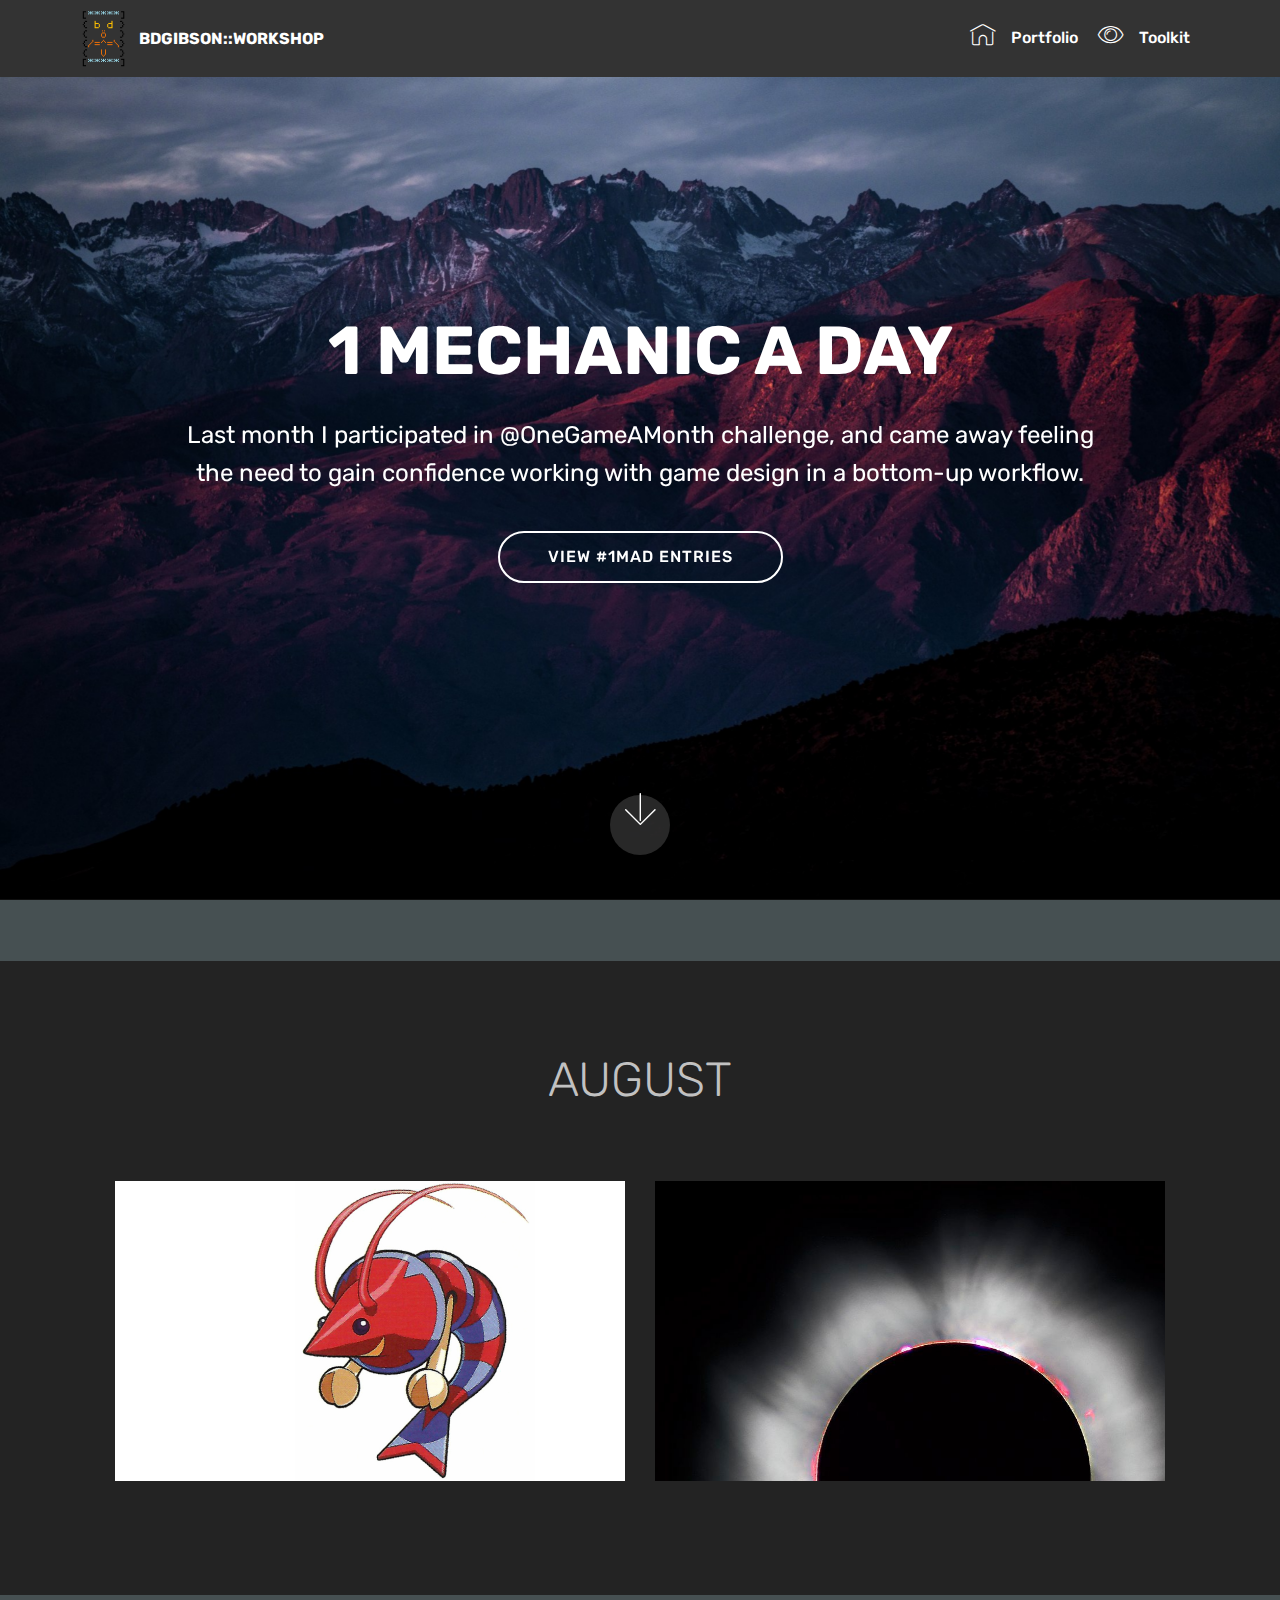
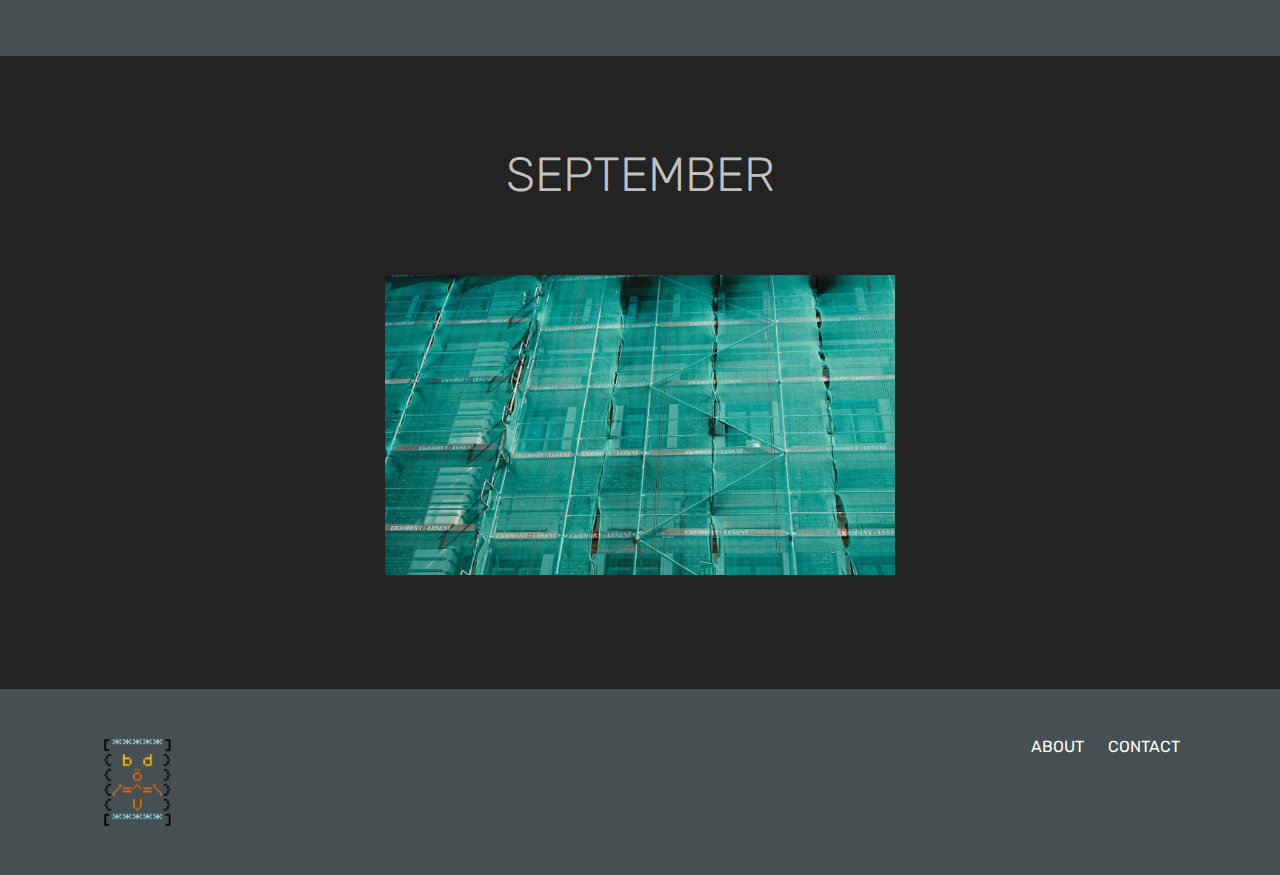
==== index.html @ cb921fe2 "create github pages" ====
<!DOCTYPE html>
<html>
<head>
  <!-- Site made with Mobirise Website Builder v4.2.3, https://mobirise.com -->
  <meta charset="UTF-8">
  <meta http-equiv="X-UA-Compatible" content="IE=edge">
  <meta name="generator" content="Mobirise v4.2.3, mobirise.com">
  <meta name="viewport" content="width=device-width, initial-scale=1">
  <link rel="shortcut icon" href="assets/images/fireflylogo-352x462.png" type="image/x-icon">
  <meta name="description" content="">
  <title>Home</title>
  <link rel="stylesheet" href="assets/web/assets/mobirise-icons/mobirise-icons.css">
  <link rel="stylesheet" href="assets/tether/tether.min.css">
  <link rel="stylesheet" href="assets/bootstrap/css/bootstrap.min.css">
  <link rel="stylesheet" href="assets/bootstrap/css/bootstrap-grid.min.css">
  <link rel="stylesheet" href="assets/bootstrap/css/bootstrap-reboot.min.css">
  <link rel="stylesheet" href="assets/socicon/css/styles.css">
  <link rel="stylesheet" href="assets/dropdown/css/style.css">
  <link rel="stylesheet" href="assets/theme/css/style.css">
  <link rel="stylesheet" href="assets/mobirise/css/mbr-additional.css" type="text/css">
  
  
  
</head>
<body>
<section class="menu cid-qtQkgkZPm9" once="menu" id="menu1-g" data-rv-view="85">

    

    <nav class="navbar navbar-expand beta-menu navbar-dropdown align-items-center navbar-fixed-top navbar-toggleable-sm">
        <button class="navbar-toggler navbar-toggler-right" type="button" data-toggle="collapse" data-target="#navbarSupportedContent" aria-controls="navbarSupportedContent" aria-expanded="false" aria-label="Toggle navigation">
            <div class="hamburger">
                <span></span>
                <span></span>
                <span></span>
                <span></span>
            </div>
        </button>
        <div class="menu-logo">
            <div class="navbar-brand">
                <span class="navbar-logo">
                    <a href="https://bdgibson.com">
                         <img src="assets/images/fireflylogo-352x462.png" alt="Mobirise" title="" media-simple="true" style="height: 3.8rem;">
                    </a>
                </span>
                <span class="navbar-caption-wrap"><a class="navbar-caption text-white display-4" href="https://mobirise.com">BDGIBSON::WORKSHOP</a></span>
            </div>
        </div>
        <div class="collapse navbar-collapse" id="navbarSupportedContent">
            <ul class="navbar-nav nav-dropdown nav-right" data-app-modern-menu="true"><li class="nav-item">
                    <a class="nav-link link text-white display-4" href="https://bdgibson.com" target="_blank">
                        <span class="mbri-home mbr-iconfont mbr-iconfont-btn"></span>
                        Portfolio</a>
                </li>
                <li class="nav-item">
                    <a class="nav-link link text-white display-4" href="https://twila27.github.io/zwei" target="_blank"><span class="mbri-preview mbr-iconfont mbr-iconfont-btn"></span>
                        Toolkit</a>
                </li></ul>
            
        </div>
    </nav>
</section>

<section class="engine"><a href="https://mobirise.co/m">bootstrap table</a></section><section class="cid-qtQkglJpbh mbr-fullscreen mbr-parallax-background" id="header2-e" data-rv-view="87">

    

    

    <div class="container align-center">
        <div class="row justify-content-md-center">
            <div class="mbr-white col-md-10">
                <h1 class="mbr-section-title mbr-bold pb-3 mbr-fonts-style display-1">1 MECHANIC A DAY</h1>
                
                <p class="mbr-text pb-3 mbr-fonts-style display-5">Last month I participated in @OneGameAMonth challenge, and came away feeling the need to gain confidence working with game design in a bottom-up workflow.</p>
                <div class="mbr-section-btn"><a class="btn btn-md btn-white-outline display-4" href="https://mobirise.com">VIEW #1MAD ENTRIES</a></div>
            </div>
        </div>
    </div>
    <div class="mbr-arrow hidden-sm-down" aria-hidden="true">
        <a href="#next">
            <i class="mbri-down mbr-iconfont"></i>
        </a>
    </div>
</section>

<section class="mbr-section info1 cid-qtQSLiDMpX" id="info1-j" data-rv-view="90">

    

    
    <div class="container">
        <div class="row justify-content-center">
            <div class="media-container-column title col-12 col-lg-7 col-md-6">
                
                
            </div>
            <div class="media-container-column col-12 col-lg-3 col-md-4">
                
            </div>
        </div>
    </div>
</section>

<section class="features15 cid-qtQT9iobA3" id="features15-k" data-rv-view="93">

    

    
    <div class="container">
        <h2 class="mbr-section-title pb-3 align-center mbr-fonts-style display-2">AUGUST</h2>
        <h3 class="mbr-section-subtitle display-5 align-center mbr-fonts-style"></h3>

        <div class="media-container-row container pt-5 mt-2">

            <div class="col-12 col-md-6 mb-4">
                <div class="card flip-card p-5 align-center">
                    <div class="card-front card_cont">
                        <a href="page1.html"><img src="assets/images/shrimpy-1-1176x588.png" alt="Mobirise" title="" media-simple="true"></a>
                    </div>
                    <div class="card_back card_cont">
                        <h4 class="card-title display-5 py-2 mbr-fonts-style">CARTWHEELING COCKTAIL SHRIMP</h4>
                        <p class="mbr-text mbr-fonts-style display-7">
                            Well, I had to start somewhere. =)</p>
                    </div>
                </div>
            </div>

            <div class="col-12 col-md-6 mb-4">
                
                <div class="card flip-card p-5 align-center">
                    <div class="card-front card_cont">
                        <a href="page2.html"><img src="assets/images/eclipse-1040x1024.jpg" alt="Mobirise" title="" media-simple="true"></a>
                    </div>
                    <div class="card_back card_cont">
                        <h4 class="card-title py-2 mbr-fonts-style display-5">SO[L]AR</h4>
                        <p class="mbr-text mbr-fonts-style display-7">
                            Last day of August, picking up on some patterns.</p>
                    </div>
                </div>
            </div>
            
            

            
        </div>
</div></section>

<section class="mbr-section info1 cid-qtQXh9fqGL" id="info1-p" data-rv-view="96">

    

    
    <div class="container">
        <div class="row justify-content-center">
            <div class="media-container-column title col-12 col-lg-7 col-md-6">
                
                
            </div>
            <div class="media-container-column col-12 col-lg-3 col-md-4">
                
            </div>
        </div>
    </div>
</section>

<section class="features15 cid-qtQXjVPEcC" id="features15-q" data-rv-view="99">

    

    
    <div class="container">
        <h2 class="mbr-section-title pb-3 align-center mbr-fonts-style display-2">SEPTEMBER</h2>
        <h3 class="mbr-section-subtitle display-5 align-center mbr-fonts-style"></h3>

        <div class="media-container-row container pt-5 mt-2">

            <div class="col-12 col-md-6 mb-4">
                <div class="card flip-card p-5 align-center">
                    <div class="card-front card_cont">
                        <a href="page1.html"><img src="assets/images/mbr-1-1620x1080.jpg" alt="Mobirise" title="" media-simple="true"></a>
                    </div>
                    <div class="card_back card_cont">
                        <h4 class="card-title display-5 py-2 mbr-fonts-style">coming soon</h4>
                        <p class="mbr-text mbr-fonts-style display-7">stay tuned.</p>
                    </div>
                </div>
            </div>

            
            
            

            
        </div>
</div></section>

<section class="cid-qtQVYq5056" id="footer5-o" data-rv-view="102">

    

    

    <div class="container">
        <div class="media-container-row">
            <div class="col-md-3">
                <div class="media-wrap">
                    <a href="https://bdgibson.com/">
                       <img src="assets/images/fireflylogo-352x462.png" alt="Mobirise" title="" media-simple="true">
                    </a>
                </div>
            </div>
            <div class="col-md-9">
                <p class="mbr-text align-right links mbr-fonts-style display-7">
                    <a href="#" class="text-white">ABOUT</a> &nbsp;&nbsp;&nbsp;&nbsp;
<a href="#" class="text-white">CONTACT</a>
                </p>
            </div>
        </div>
        
    </div>
</section>


  <script src="assets/web/assets/jquery/jquery.min.js"></script>
  <script src="assets/popper/popper.min.js"></script>
  <script src="assets/tether/tether.min.js"></script>
  <script src="assets/bootstrap/js/bootstrap.min.js"></script>
  <script src="assets/dropdown/js/script.min.js"></script>
  <script src="assets/touch-swipe/jquery.touch-swipe.min.js"></script>
  <script src="assets/jarallax/jarallax.min.js"></script>
  <script src="assets/smooth-scroll/smooth-scroll.js"></script>
  <script src="assets/theme/js/script.js"></script>
  
  
</body>
</html>
---- assets/web/assets/mobirise-icons/mobirise-icons.css ----
@font-face {
  font-family: 'MobiriseIcons';
  src:  url('mobirise-icons.eot?spat4u');
  src:  url('mobirise-icons.eot?spat4u#iefix') format('embedded-opentype'),
    url('mobirise-icons.ttf?spat4u') format('truetype'),
    url('mobirise-icons.woff?spat4u') format('woff'),
    url('mobirise-icons.svg?spat4u#MobiriseIcons') format('svg');
  font-weight: normal;
  font-style: normal;
}

[class^="mbri-"], [class*=" mbri-"] {
  /* use !important to prevent issues with browser extensions that change fonts */
  font-family: MobiriseIcons !important;
  speak: none;
  font-style: normal;
  font-weight: normal;
  font-variant: normal;
  text-transform: none;
  line-height: 1;

  /* Better Font Rendering =========== */
  -webkit-font-smoothing: antialiased;
  -moz-osx-font-smoothing: grayscale;
}

.mbri-add-submenu:before {
  content: "\e900";
}
.mbri-alert:before {
  content: "\e901";
}
.mbri-align-center:before {
  content: "\e902";
}
.mbri-align-justify:before {
  content: "\e903";
}
.mbri-align-left:before {
  content: "\e904";
}
.mbri-align-right:before {
  content: "\e905";
}
.mbri-android:before {
  content: "\e906";
}
.mbri-apple:before {
  content: "\e907";
}
.mbri-arrow-down:before {
  content: "\e908";
}
.mbri-arrow-next:before {
  content: "\e909";
}
.mbri-arrow-prev:before {
  content: "\e90a";
}
.mbri-arrow-up:before {
  content: "\e90b";
}
.mbri-bold:before {
  content: "\e90c";
}
.mbri-bookmark:before {
  content: "\e90d";
}
.mbri-bootstrap:before {
  content: "\e90e";
}
.mbri-briefcase:before {
  content: "\e90f";
}
.mbri-browse:before {
  content: "\e910";
}
.mbri-bulleted-list:before {
  content: "\e911";
}
.mbri-calendar:before {
  content: "\e912";
}
.mbri-camera:before {
  content: "\e913";
}
.mbri-cart-add:before {
  content: "\e914";
}
.mbri-cart-full:before {
  content: "\e915";
}
.mbri-cash:before {
  content: "\e916";
}
.mbri-change-style:before {
  content: "\e917";
}
.mbri-chat:before {
  content: "\e918";
}
.mbri-clock:before {
  content: "\e919";
}
.mbri-close:before {
  content: "\e91a";
}
.mbri-cloud:before {
  content: "\e91b";
}
.mbri-code:before {
  content: "\e91c";
}
.mbri-contact-form:before {
  content: "\e91d";
}
.mbri-credit-card:before {
  content: "\e91e";
}
.mbri-cursor-click:before {
  content: "\e91f";
}
.mbri-cust-feedback:before {
  content: "\e920";
}
.mbri-database:before {
  content: "\e921";
}
.mbri-delivery:before {
  content: "\e922";
}
.mbri-desktop:before {
  content: "\e923";
}
.mbri-devices:before {
  content: "\e924";
}
.mbri-down:before {
  content: "\e925";
}
.mbri-download:before {
  content: "\e989";
}
.mbri-drag-n-drop:before {
  content: "\e927";
}
.mbri-drag-n-drop2:before {
  content: "\e928";
}
.mbri-edit:before {
  content: "\e929";
}
.mbri-edit2:before {
  content: "\e92a";
}
.mbri-error:before {
  content: "\e92b";
}
.mbri-extension:before {
  content: "\e92c";
}
.mbri-features:before {
  content: "\e92d";
}
.mbri-file:before {
  content: "\e92e";
}
.mbri-flag:before {
  content: "\e92f";
}
.mbri-folder:before {
  content: "\e930";
}
.mbri-gift:before {
  content: "\e931";
}
.mbri-github:before {
  content: "\e932";
}
.mbri-globe:before {
  content: "\e933";
}
.mbri-globe-2:before {
  content: "\e934";
}
.mbri-growing-chart:before {
  content: "\e935";
}
.mbri-hearth:before {
  content: "\e936";
}
.mbri-help:before {
  content: "\e937";
}
.mbri-home:before {
  content: "\e938";
}
.mbri-hot-cup:before {
  content: "\e939";
}
.mbri-idea:before {
  content: "\e93a";
}
.mbri-image-gallery:before {
  content: "\e93b";
}
.mbri-image-slider:before {
  content: "\e93c";
}
.mbri-info:before {
  content: "\e93d";
}
.mbri-italic:before {
  content: "\e93e";
}
.mbri-key:before {
  content: "\e93f";
}
.mbri-laptop:before {
  content: "\e940";
}
.mbri-layers:before {
  content: "\e941";
}
.mbri-left-right:before {
  content: "\e942";
}
.mbri-left:before {
  content: "\e943";
}
.mbri-letter:before {
  content: "\e944";
}
.mbri-like:before {
  content: "\e945";
}
.mbri-link:before {
  content: "\e946";
}
.mbri-lock:before {
  content: "\e947";
}
.mbri-login:before {
  content: "\e948";
}
.mbri-logout:before {
  content: "\e949";
}
.mbri-magic-stick:before {
  content: "\e94a";
}
.mbri-map-pin:before {
  content: "\e94b";
}
.mbri-menu:before {
  content: "\e94c";
}
.mbri-mobile:before {
  content: "\e94d";
}
.mbri-mobile2:before {
  content: "\e94e";
}
.mbri-mobirise:before {
  content: "\e94f";
}
.mbri-more-horizontal:before {
  content: "\e950";
}
.mbri-more-vertical:before {
  content: "\e951";
}
.mbri-music:before {
  content: "\e952";
}
.mbri-new-file:before {
  content: "\e953";
}
.mbri-numbered-list:before {
  content: "\e954";
}
.mbri-opened-folder:before {
  content: "\e955";
}
.mbri-pages:before {
  content: "\e956";
}
.mbri-paper-plane:before {
  content: "\e957";
}
.mbri-paperclip:before {
  content: "\e958";
}
.mbri-photo:before {
  content: "\e959";
}
.mbri-photos:before {
  content: "\e95a";
}
.mbri-pin:before {
  content: "\e95b";
}
.mbri-play:before {
  content: "\e95c";
}
.mbri-plus:before {
  content: "\e95d";
}
.mbri-preview:before {
  content: "\e95e";
}
.mbri-print:before {
  content: "\e95f";
}
.mbri-protect:before {
  content: "\e960";
}
.mbri-question:before {
  content: "\e961";
}
.mbri-quote-left:before {
  content: "\e962";
}
.mbri-quote-right:before {
  content: "\e963";
}
.mbri-refresh:before {
  content: "\e964";
}
.mbri-responsive:before {
  content: "\e965";
}
.mbri-right:before {
  content: "\e966";
}
.mbri-rocket:before {
  content: "\e967";
}
.mbri-sad-face:before {
  content: "\e968";
}
.mbri-sale:before {
  content: "\e969";
}
.mbri-save:before {
  content: "\e96a";
}
.mbri-search:before {
  content: "\e96b";
}
.mbri-setting:before {
  content: "\e96c";
}
.mbri-setting2:before {
  content: "\e96d";
}
.mbri-setting3:before {
  content: "\e96e";
}
.mbri-share:before {
  content: "\e96f";
}
.mbri-shopping-bag:before {
  content: "\e970";
}
.mbri-shopping-basket:before {
  content: "\e971";
}
.mbri-shopping-cart:before {
  content: "\e972";
}
.mbri-sites:before {
  content: "\e973";
}
.mbri-smile-face:before {
  content: "\e974";
}
.mbri-speed:before {
  content: "\e975";
}
.mbri-star:before {
  content: "\e976";
}
.mbri-success:before {
  content: "\e977";
}
.mbri-sun:before {
  content: "\e978";
}
.mbri-sun2:before {
  content: "\e979";
}
.mbri-tablet:before {
  content: "\e97a";
}
.mbri-tablet-vertical:before {
  content: "\e97b";
}
.mbri-target:before {
  content: "\e97c";
}
.mbri-timer:before {
  content: "\e97d";
}
.mbri-to-ftp:before {
  content: "\e97e";
}
.mbri-to-local-drive:before {
  content: "\e97f";
}
.mbri-touch-swipe:before {
  content: "\e980";
}
.mbri-touch:before {
  content: "\e981";
}
.mbri-trash:before {
  content: "\e982";
}
.mbri-underline:before {
  content: "\e983";
}
.mbri-unlink:before {
  content: "\e984";
}
.mbri-unlock:before {
  content: "\e985";
}
.mbri-up-down:before {
  content: "\e986";
}
.mbri-up:before {
  content: "\e987";
}
.mbri-update:before {
  content: "\e988";
}
.mbri-upload:before {
 content: "\e926"; 
}
.mbri-user:before {
  content: "\e98a";
}
.mbri-user2:before {
  content: "\e98b";
}
.mbri-users:before {
  content: "\e98c";
}
.mbri-video:before {
  content: "\e98d";
}
.mbri-video-play:before {
  content: "\e98e";
}
.mbri-watch:before {
  content: "\e98f";
}
.mbri-website-theme:before {
  content: "\e990";
}
.mbri-wifi:before {
  content: "\e991";
}
.mbri-windows:before {
  content: "\e992";
}
.mbri-zoom-out:before {
  content: "\e993";
}
.mbri-redo:before {
  content: "\e994";
}
.mbri-undo:before {
  content: "\e995";
}
---- assets/socicon/css/styles.css ----
@charset "UTF-8";

@font-face {
  font-family: "socicon";
  src:url("../fonts/socicon.eot");
  src:url("../fonts/socicon.eot?#iefix") format("embedded-opentype"),
    url("../fonts/socicon.woff") format("woff"),
    url("../fonts/socicon.ttf") format("truetype"),
    url("../fonts/socicon.svg#socicon") format("svg");
  font-weight: normal;
  font-style: normal;

}

[data-icon]:before {
  font-family: "socicon" !important;
  content: attr(data-icon);
  font-style: normal !important;
  font-weight: normal !important;
  font-variant: normal !important;
  text-transform: none !important;
  speak: none;
  line-height: 1;
  -webkit-font-smoothing: antialiased;
  -moz-osx-font-smoothing: grayscale;
}

[class^="socicon-"]:before,
[class*=" socicon-"]:before {
  font-family: "socicon" !important;
  font-style: normal !important;
  font-weight: normal !important;
  font-variant: normal !important;
  text-transform: none !important;
  speak: none;
  line-height: 1;
  -webkit-font-smoothing: antialiased;
  -moz-osx-font-smoothing: grayscale;
}

.socicon-modelmayhem:before {
  content: "\e000";
}
.socicon-mixcloud:before {
  content: "\e001";
}
.socicon-drupal:before {
  content: "\e002";
}
.socicon-swarm:before {
  content: "\e003";
}
.socicon-istock:before {
  content: "\e004";
}
.socicon-yammer:before {
  content: "\e005";
}
.socicon-ello:before {
  content: "\e006";
}
.socicon-stackoverflow:before {
  content: "\e007";
}
.socicon-persona:before {
  content: "\e008";
}
.socicon-triplej:before {
  content: "\e009";
}
.socicon-houzz:before {
  content: "\e00a";
}
.socicon-rss:before {
  content: "\e00b";
}
.socicon-paypal:before {
  content: "\e00c";
}
.socicon-odnoklassniki:before {
  content: "\e00d";
}
.socicon-airbnb:before {
  content: "\e00e";
}
.socicon-periscope:before {
  content: "\e00f";
}
.socicon-outlook:before {
  content: "\e010";
}
.socicon-coderwall:before {
  content: "\e011";
}
.socicon-tripadvisor:before {
  content: "\e012";
}
.socicon-appnet:before {
  content: "\e013";
}
.socicon-goodreads:before {
  content: "\e014";
}
.socicon-tripit:before {
  content: "\e015";
}
.socicon-lanyrd:before {
  content: "\e016";
}
.socicon-slideshare:before {
  content: "\e017";
}
.socicon-buffer:before {
  content: "\e018";
}
.socicon-disqus:before {
  content: "\e019";
}
.socicon-vkontakte:before {
  content: "\e01a";
}
.socicon-whatsapp:before {
  content: "\e01b";
}
.socicon-patreon:before {
  content: "\e01c";
}
.socicon-storehouse:before {
  content: "\e01d";
}
.socicon-pocket:before {
  content: "\e01e";
}
.socicon-mail:before {
  content: "\e01f";
}
.socicon-blogger:before {
  content: "\e020";
}
.socicon-technorati:before {
  content: "\e021";
}
.socicon-reddit:before {
  content: "\e022";
}
.socicon-dribbble:before {
  content: "\e023";
}
.socicon-stumbleupon:before {
  content: "\e024";
}
.socicon-digg:before {
  content: "\e025";
}
.socicon-envato:before {
  content: "\e026";
}
.socicon-behance:before {
  content: "\e027";
}
.socicon-delicious:before {
  content: "\e028";
}
.socicon-deviantart:before {
  content: "\e029";
}
.socicon-forrst:before {
  content: "\e02a";
}
.socicon-play:before {
  content: "\e02b";
}
.socicon-zerply:before {
  content: "\e02c";
}
.socicon-wikipedia:before {
  content: "\e02d";
}
.socicon-apple:before {
  content: "\e02e";
}
.socicon-flattr:before {
  content: "\e02f";
}
.socicon-github:before {
  content: "\e030";
}
.socicon-renren:before {
  content: "\e031";
}
.socicon-friendfeed:before {
  content: "\e032";
}
.socicon-newsvine:before {
  content: "\e033";
}
.socicon-identica:before {
  content: "\e034";
}
.socicon-bebo:before {
  content: "\e035";
}
.socicon-zynga:before {
  content: "\e036";
}
.socicon-steam:before {
  content: "\e037";
}
.socicon-xbox:before {
  content: "\e038";
}
.socicon-windows:before {
  content: "\e039";
}
.socicon-qq:before {
  content: "\e03a";
}
.socicon-douban:before {
  content: "\e03b";
}
.socicon-meetup:before {
  content: "\e03c";
}
.socicon-playstation:before {
  content: "\e03d";
}
.socicon-android:before {
  content: "\e03e";
}
.socicon-snapchat:before {
  content: "\e03f";
}
.socicon-twitter:before {
  content: "\e040";
}
.socicon-facebook:before {
  content: "\e041";
}
.socicon-googleplus:before {
  content: "\e042";
}
.socicon-pinterest:before {
  content: "\e043";
}
.socicon-foursquare:before {
  content: "\e044";
}
.socicon-yahoo:before {
  content: "\e045";
}
.socicon-skype:before {
  content: "\e046";
}
.socicon-yelp:before {
  content: "\e047";
}
.socicon-feedburner:before {
  content: "\e048";
}
.socicon-linkedin:before {
  content: "\e049";
}
.socicon-viadeo:before {
  content: "\e04a";
}
.socicon-xing:before {
  content: "\e04b";
}
.socicon-myspace:before {
  content: "\e04c";
}
.socicon-soundcloud:before {
  content: "\e04d";
}
.socicon-spotify:before {
  content: "\e04e";
}
.socicon-grooveshark:before {
  content: "\e04f";
}
.socicon-lastfm:before {
  content: "\e050";
}
.socicon-youtube:before {
  content: "\e051";
}
.socicon-vimeo:before {
  content: "\e052";
}
.socicon-dailymotion:before {
  content: "\e053";
}
.socicon-vine:before {
  content: "\e054";
}
.socicon-flickr:before {
  content: "\e055";
}
.socicon-500px:before {
  content: "\e056";
}
.socicon-wordpress:before {
  content: "\e058";
}
.socicon-tumblr:before {
  content: "\e059";
}
.socicon-twitch:before {
  content: "\e05a";
}
.socicon-8tracks:before {
  content: "\e05b";
}
.socicon-amazon:before {
  content: "\e05c";
}
.socicon-icq:before {
  content: "\e05d";
}
.socicon-smugmug:before {
  content: "\e05e";
}
.socicon-ravelry:before {
  content: "\e05f";
}
.socicon-weibo:before {
  content: "\e060";
}
.socicon-baidu:before {
  content: "\e061";
}
.socicon-angellist:before {
  content: "\e062";
}
.socicon-ebay:before {
  content: "\e063";
}
.socicon-imdb:before {
  content: "\e064";
}
.socicon-stayfriends:before {
  content: "\e065";
}
.socicon-residentadvisor:before {
  content: "\e066";
}
.socicon-google:before {
  content: "\e067";
}
.socicon-yandex:before {
  content: "\e068";
}
.socicon-sharethis:before {
  content: "\e069";
}
.socicon-bandcamp:before {
  content: "\e06a";
}
.socicon-itunes:before {
  content: "\e06b";
}
.socicon-deezer:before {
  content: "\e06c";
}
.socicon-telegram:before {
  content: "\e06e";
}
.socicon-openid:before {
  content: "\e06f";
}
.socicon-amplement:before {
  content: "\e070";
}
.socicon-viber:before {
  content: "\e071";
}
.socicon-zomato:before {
  content: "\e072";
}
.socicon-draugiem:before {
  content: "\e074";
}
.socicon-endomodo:before {
  content: "\e075";
}
.socicon-filmweb:before {
  content: "\e076";
}
.socicon-stackexchange:before {
  content: "\e077";
}
.socicon-wykop:before {
  content: "\e078";
}
.socicon-teamspeak:before {
  content: "\e079";
}
.socicon-teamviewer:before {
  content: "\e07a";
}
.socicon-ventrilo:before {
  content: "\e07b";
}
.socicon-younow:before {
  content: "\e07c";
}
.socicon-raidcall:before {
  content: "\e07d";
}
.socicon-mumble:before {
  content: "\e07e";
}
.socicon-medium:before {
  content: "\e06d";
}
.socicon-bebee:before {
  content: "\e07f";
}
.socicon-hitbox:before {
  content: "\e080";
}
.socicon-reverbnation:before {
  content: "\e081";
}
.socicon-formulr:before {
  content: "\e082";
}
.socicon-instagram:before {
  content: "\e057";
}
.socicon-battlenet:before {
  content: "\e083";
}
.socicon-chrome:before {
  content: "\e084";
}
.socicon-discord:before {
  content: "\e086";
}
.socicon-issuu:before {
  content: "\e087";
}
.socicon-macos:before {
  content: "\e088";
}
.socicon-firefox:before {
  content: "\e089";
}
.socicon-opera:before {
  content: "\e08d";
}
.socicon-keybase:before {
  content: "\e090";
}
.socicon-alliance:before {
  content: "\e091";
}
.socicon-livejournal:before {
  content: "\e092";
}
.socicon-googlephotos:before {
  content: "\e093";
}
.socicon-horde:before {
  content: "\e094";
}
.socicon-etsy:before {
  content: "\e095";
}
.socicon-zapier:before {
  content: "\e096";
}
.socicon-google-scholar:before {
  content: "\e097";
}
.socicon-researchgate:before {
  content: "\e098";
}
.socicon-wechat:before {
  content: "\e099";
}
.socicon-strava:before {
  content: "\e09a";
}
.socicon-line:before {
  content: "\e09b";
}
.socicon-lyft:before {
  content: "\e09c";
}
.socicon-uber:before {
  content: "\e09d";
}
.socicon-songkick:before {
  content: "\e09e";
}
.socicon-viewbug:before {
  content: "\e09f";
}
.socicon-googlegroups:before {
  content: "\e0a0";
}
.socicon-quora:before {
  content: "\e073";
}
.socicon-diablo:before {
  content: "\e085";
}
.socicon-blizzard:before {
  content: "\e0a1";
}
.socicon-hearthstone:before {
  content: "\e08b";
}
.socicon-heroes:before {
  content: "\e08a";
}
.socicon-overwatch:before {
  content: "\e08c";
}
.socicon-warcraft:before {
  content: "\e08e";
}
.socicon-starcraft:before {
  content: "\e08f";
}
.socicon-beam:before {
  content: "\e0a2";
}
.socicon-curse:before {
  content: "\e0a3";
}
.socicon-player:before {
  content: "\e0a4";
}
.socicon-streamjar:before {
  content: "\e0a5";
}
.socicon-nintendo:before {
  content: "\e0a6";
}
.socicon-hellocoton:before {
  content: "\e0a7";
}
---- assets/dropdown/css/style.css ----
.navbar-dropdown {
  left: 0;
  padding: 0;
  position: absolute;
  right: 0;
  top: 0;
  transition: all 0.45s ease;
  z-index: 1030;
  background: #282828; }
  .navbar-dropdown .navbar-logo {
    margin-right: 0.8rem;
    transition: margin 0.3s ease-in-out;
    vertical-align: middle; }
    .navbar-dropdown .navbar-logo img {
      height: 3.125rem;
      transition: all 0.3s ease-in-out; }
    .navbar-dropdown .navbar-logo.mbr-iconfont {
      font-size: 3.125rem;
      line-height: 3.125rem; }
  .navbar-dropdown .navbar-caption {
    font-weight: 700;
    white-space: normal;
    vertical-align: -4px;
    line-height: 3.125rem !important; }
    .navbar-dropdown .navbar-caption, .navbar-dropdown .navbar-caption:hover {
      color: inherit;
      text-decoration: none; }
  .navbar-dropdown .mbr-iconfont + .navbar-caption {
    vertical-align: -1px; }
  .navbar-dropdown.navbar-fixed-top {
    position: fixed; }
  .navbar-dropdown .navbar-brand span {
    vertical-align: -4px; }
  .navbar-dropdown.bg-color.transparent {
    background: none; }
  .navbar-dropdown.navbar-short .navbar-brand {
    padding: 0.625rem 0; }
    .navbar-dropdown.navbar-short .navbar-brand span {
      vertical-align: -1px; }
  .navbar-dropdown.navbar-short .navbar-caption {
    line-height: 2.375rem !important;
    vertical-align: -2px; }
  .navbar-dropdown.navbar-short .navbar-logo {
    margin-right: 0.5rem; }
    .navbar-dropdown.navbar-short .navbar-logo img {
      height: 2.375rem; }
    .navbar-dropdown.navbar-short .navbar-logo.mbr-iconfont {
      font-size: 2.375rem;
      line-height: 2.375rem; }
  .navbar-dropdown.navbar-short .mbr-table-cell {
    height: 3.625rem; }
  .navbar-dropdown .navbar-close {
    left: 0.6875rem;
    position: fixed;
    top: 0.75rem;
    z-index: 1000; }
  .navbar-dropdown .hamburger-icon {
    content: "";
    display: inline-block;
    vertical-align: middle;
    width: 16px;
    -webkit-box-shadow: 0 -6px 0 1px #282828,0 0 0 1px #282828,0 6px 0 1px #282828;
    -moz-box-shadow: 0 -6px 0 1px #282828,0 0 0 1px #282828,0 6px 0 1px #282828;
    box-shadow: 0 -6px 0 1px #282828,0 0 0 1px #282828,0 6px 0 1px #282828; }

.dropdown-menu .dropdown-toggle[data-toggle="dropdown-submenu"]::after {
  border-bottom: 0.35em solid transparent;
  border-left: 0.35em solid;
  border-right: 0;
  border-top: 0.35em solid transparent;
  margin-left: 0.3rem; }

.dropdown-menu .dropdown-item:focus {
  outline: 0; }

.nav-dropdown {
  font-size: 0.75rem;
  font-weight: 500;
  height: auto !important; }
  .nav-dropdown .nav-btn {
    padding-left: 1rem; }
  .nav-dropdown .link {
    margin: .667em 1.667em;
    font-weight: 500;
    padding: 0;
    transition: color .2s ease-in-out; }
    .nav-dropdown .link.dropdown-toggle {
      margin-right: 2.583em; }
      .nav-dropdown .link.dropdown-toggle::after {
        margin-left: .25rem;
        border-top: 0.35em solid;
        border-right: 0.35em solid transparent;
        border-left: 0.35em solid transparent;
        border-bottom: 0; }
      .nav-dropdown .link.dropdown-toggle[aria-expanded="true"] {
        margin: 0;
        padding: 0.667em 3.263em  0.667em 1.667em; }
  .nav-dropdown .link::after,
  .nav-dropdown .dropdown-item::after {
    color: inherit; }
  .nav-dropdown .btn {
    font-size: 0.75rem;
    font-weight: 700;
    letter-spacing: 0;
    margin-bottom: 0;
    padding-left: 1.25rem;
    padding-right: 1.25rem; }
  .nav-dropdown .dropdown-menu {
    border-radius: 0;
    border: 0;
    left: 0;
    margin: 0;
    padding-bottom: 1.25rem;
    padding-top: 1.25rem;
    position: relative; }
  .nav-dropdown .dropdown-submenu {
    margin-left: 0.125rem;
    top: 0; }
  .nav-dropdown .dropdown-item {
    font-weight: 500;
    line-height: 2;
    padding: 0.3846em 4.615em 0.3846em 1.5385em;
    position: relative;
    transition: color .2s ease-in-out, background-color .2s ease-in-out; }
    .nav-dropdown .dropdown-item::after {
      margin-top: -0.3077em;
      position: absolute;
      right: 1.1538em;
      top: 50%; }
    .nav-dropdown .dropdown-item:focus, .nav-dropdown .dropdown-item:hover {
      background: none; }

@media (max-width: 767px) {
  .nav-dropdown.navbar-toggleable-sm {
    bottom: 0;
    display: none;
    left: 0;
    overflow-x: hidden;
    position: fixed;
    top: 0;
    transform: translateX(-100%);
    -ms-transform: translateX(-100%);
    -webkit-transform: translateX(-100%);
    width: 18.75rem;
    z-index: 999; } }
.nav-dropdown.navbar-toggleable-xl {
  bottom: 0;
  display: none;
  left: 0;
  overflow-x: hidden;
  position: fixed;
  top: 0;
  transform: translateX(-100%);
  -ms-transform: translateX(-100%);
  -webkit-transform: translateX(-100%);
  width: 18.75rem;
  z-index: 999; }

.nav-dropdown-sm {
  display: block !important;
  overflow-x: hidden;
  overflow: auto;
  padding-top: 3.875rem; }
  .nav-dropdown-sm::after {
    content: "";
    display: block;
    height: 3rem;
    width: 100%; }
  .nav-dropdown-sm.collapse.in ~ .navbar-close {
    display: block !important; }
  .nav-dropdown-sm.collapsing, .nav-dropdown-sm.collapse.in {
    transform: translateX(0);
    -ms-transform: translateX(0);
    -webkit-transform: translateX(0);
    transition: all 0.25s ease-out;
    -webkit-transition: all 0.25s ease-out;
    background: #282828; }
  .nav-dropdown-sm.collapsing[aria-expanded="false"] {
    transform: translateX(-100%);
    -ms-transform: translateX(-100%);
    -webkit-transform: translateX(-100%); }
  .nav-dropdown-sm .nav-item {
    display: block;
    margin-left: 0 !important;
    padding-left: 0; }
  .nav-dropdown-sm .link,
  .nav-dropdown-sm .dropdown-item {
    border-top: 1px dotted rgba(255, 255, 255, 0.1);
    font-size: 0.8125rem;
    line-height: 1.6;
    margin: 0 !important;
    padding: 0.875rem 2.4rem 0.875rem 1.5625rem !important;
    position: relative;
    white-space: normal; }
    .nav-dropdown-sm .link:focus, .nav-dropdown-sm .link:hover,
    .nav-dropdown-sm .dropdown-item:focus,
    .nav-dropdown-sm .dropdown-item:hover {
      background: rgba(0, 0, 0, 0.2) !important;
      color: #c0a375; }
  .nav-dropdown-sm .nav-btn {
    position: relative;
    padding: 1.5625rem 1.5625rem 0 1.5625rem; }
    .nav-dropdown-sm .nav-btn::before {
      border-top: 1px dotted rgba(255, 255, 255, 0.1);
      content: "";
      left: 0;
      position: absolute;
      top: 0;
      width: 100%; }
    .nav-dropdown-sm .nav-btn + .nav-btn {
      padding-top: 0.625rem; }
      .nav-dropdown-sm .nav-btn + .nav-btn::before {
        display: none; }
  .nav-dropdown-sm .btn {
    padding: 0.625rem 0; }
  .nav-dropdown-sm .dropdown-toggle[data-toggle="dropdown-submenu"]::after {
    margin-left: .25rem;
    border-top: 0.35em solid;
    border-right: 0.35em solid transparent;
    border-left: 0.35em solid transparent;
    border-bottom: 0; }
  .nav-dropdown-sm .dropdown-toggle[data-toggle="dropdown-submenu"][aria-expanded="true"]::after {
    border-top: 0;
    border-right: 0.35em solid transparent;
    border-left: 0.35em solid transparent;
    border-bottom: 0.35em solid; }
  .nav-dropdown-sm .dropdown-menu {
    margin: 0;
    padding: 0;
    position: relative;
    top: 0;
    left: 0;
    width: 100%;
    border: 0;
    float: none;
    border-radius: 0;
    background: none; }
  .nav-dropdown-sm .dropdown-submenu {
    left: 100%;
    margin-left: 0.125rem;
    margin-top: -1.25rem;
    top: 0; }

.navbar-toggleable-sm .nav-dropdown .dropdown-menu {
  position: absolute; }

.navbar-toggleable-sm .nav-dropdown .dropdown-submenu {
  left: 100%;
  margin-left: 0.125rem;
  margin-top: -1.25rem;
  top: 0; }

.navbar-toggleable-sm.opened .nav-dropdown .dropdown-menu {
  position: relative; }

.navbar-toggleable-sm.opened .nav-dropdown .dropdown-submenu {
  left: 0;
  margin-left: 00rem;
  margin-top: 0rem;
  top: 0; }

.is-builder .nav-dropdown.collapsing {
  transition: none !important; }

/*# sourceMappingURL=style.css.map */
---- assets/theme/css/style.css ----
/*!
 * Mobirise v4 theme (https://mobirise.com/)
 * Copyright 2017 Mobirise
 */
section {
  background-color: #eeeeee; }

section,
.container,
.container-fluid {
  position: relative;
  word-wrap: break-word; }

a.mbr-iconfont:hover {
  text-decoration: none; }

.article .lead p, .article .lead ul, .article .lead ol, .article .lead pre, .article .lead blockquote {
  margin-bottom: 0; }

a {
  font-style: normal;
  font-weight: 400;
  cursor: pointer; }
  a, a:hover {
    text-decoration: none; }

figure {
  margin-bottom: 0; }

body {
  color: #232323; }

h1, h2, h3, h4, h5, h6,
.h1, .h2, .h3, .h4, .h5, .h6,
.display-1, .display-2, .display-3, .display-4 {
  line-height: 1;
  word-break: break-word;
  word-wrap: break-word; }

b, strong {
  font-weight: bold; }

blockquote {
  padding: 10px 0 10px 20px;
  position: relative;
  border-left: 2px solid;
  border-color: #ff3366; }

input:-webkit-autofill, input:-webkit-autofill:hover, input:-webkit-autofill:focus, input:-webkit-autofill:active {
  transition-delay: 9999s;
  transition-property: background-color, color; }

textarea[type="hidden"] {
  display: none; }

body {
  position: relative; }

section {
  background-position: 50% 50%;
  background-repeat: no-repeat;
  background-size: cover; }
  section .mbr-background-video,
  section .mbr-background-video-preview {
    position: absolute;
    bottom: 0;
    left: 0;
    right: 0;
    top: 0; }

.hidden {
  visibility: hidden; }

.mbr-z-index20 {
  z-index: 20; }

/*! Base colors */
.mbr-white {
  color: #ffffff; }

.mbr-black {
  color: #000000; }

.mbr-bg-white {
  background-color: #ffffff; }

.mbr-bg-black {
  background-color: #000000; }

/*! Text-aligns */
.align-left {
  text-align: left; }

.align-center {
  text-align: center; }

.align-right {
  text-align: right; }

@media (max-width: 767px) {
  .align-left, .align-center, .align-right, .mbr-section-btn, .mbr-section-title {
    text-align: center; } }
/*! Font-weight  */
.mbr-light {
  font-weight: 300; }

.mbr-regular {
  font-weight: 400; }

.mbr-semibold {
  font-weight: 500; }

.mbr-bold {
  font-weight: 700; }

/*! Media  */
.media-size-item {
  -webkit-flex: 1 1 auto;
  -moz-flex: 1 1 auto;
  -ms-flex: 1 1 auto;
  -o-flex: 1 1 auto;
  flex: 1 1 auto; }

.media-content {
  -webkit-flex-basis: 100%;
  flex-basis: 100%; }

.media-container-row {
  display: -ms-flexbox;
  display: -webkit-flex;
  display: flex;
  -webkit-flex-direction: row;
  -ms-flex-direction: row;
  flex-direction: row;
  -webkit-flex-wrap: wrap;
  -ms-flex-wrap: wrap;
  flex-wrap: wrap;
  -webkit-justify-content: center;
  -ms-flex-pack: center;
  justify-content: center;
  -webkit-align-content: center;
  -ms-flex-line-pack: center;
  align-content: center;
  -webkit-align-items: start;
  -ms-flex-align: start;
  align-items: start; }
  .media-container-row .media-size-item {
    width: 400px; }

.media-container-column {
  display: -ms-flexbox;
  display: -webkit-flex;
  display: flex;
  -webkit-flex-direction: column;
  -ms-flex-direction: column;
  flex-direction: column;
  -webkit-flex-wrap: wrap;
  -ms-flex-wrap: wrap;
  flex-wrap: wrap;
  -webkit-justify-content: center;
  -ms-flex-pack: center;
  justify-content: center;
  -webkit-align-content: center;
  -ms-flex-line-pack: center;
  align-content: center;
  -webkit-align-items: stretch;
  -ms-flex-align: stretch;
  align-items: stretch; }
  .media-container-column > * {
    width: 100%; }

@media (min-width: 992px) {
  .media-container-row {
    -webkit-flex-wrap: nowrap;
    -ms-flex-wrap: nowrap;
    flex-wrap: nowrap; } }
figure {
  overflow: hidden; }

figure[mbr-media-size] {
  transition: width 0.1s; }

.mbr-figure img, .mbr-figure iframe {
  display: block;
  width: 100%; }

.card {
  background-color: transparent;
  border: none; }

.card-img {
  text-align: center;
  flex-shrink: 0; }

.media {
  max-width: 100%;
  margin: 0 auto; }

.mbr-figure {
  -ms-flex-item-align: center;
  -ms-grid-row-align: center;
  -webkit-align-self: center;
  align-self: center; }

.media-container > div {
  max-width: 100%; }

.mbr-figure img, .card-img img {
  width: 100%; }

@media (max-width: 991px) {
  .media-size-item {
    width: auto !important; }

  .media {
    width: auto; }

  .mbr-figure {
    width: 100% !important; } }
/*! Buttons */
.mbr-section-btn {
  margin-left: -.25rem;
  margin-right: -.25rem;
  font-size: 0; }

nav .mbr-section-btn {
  margin-left: 0rem;
  margin-right: 0rem; }

/*! Btn icon margin */
.btn .mbr-iconfont, .btn.btn-sm .mbr-iconfont {
  cursor: pointer;
  margin-right: 0.5rem; }

.btn.btn-md .mbr-iconfont, .btn.btn-md .mbr-iconfont {
  margin-right: 0.8rem; }

.mbr-regular {
  font-weight: 400; }

.mbr-semibold {
  font-weight: 500; }

.mbr-bold {
  font-weight: 700; }

[type="submit"] {
  -webkit-appearance: none; }

/*! Full-screen */
.mbr-fullscreen .mbr-overlay {
  min-height: 100vh; }

.mbr-fullscreen {
  display: flex;
  display: -webkit-flex;
  display: -moz-flex;
  display: -ms-flex;
  display: -o-flex;
  align-items: center;
  -webkit-align-items: center;
  min-height: 100vh;
  padding-top: 3rem;
  padding-bottom: 3rem; }

/*! Map */
.map {
  height: 25rem;
  position: relative; }
  .map iframe {
    width: 100%;
    height: 100%; }

/* Form */
.form-asterisk {
  font-family: initial;
  position: absolute;
  top: -2px;
  font-weight: normal; }

/*! Scroll to top arrow */
.mbr-arrow-up {
  bottom: 25px;
  right: 90px;
  position: fixed;
  text-align: right;
  z-index: 5000;
  color: #ffffff;
  font-size: 32px;
  transform: rotate(180deg);
  -webkit-transform: rotate(180deg); }

.mbr-arrow-up a {
  background: rgba(0, 0, 0, 0.2);
  border-radius: 3px;
  color: #fff;
  display: inline-block;
  height: 60px;
  width: 60px;
  outline-style: none !important;
  position: relative;
  text-decoration: none;
  transition: all .3s ease-in-out;
  cursor: pointer;
  text-align: center; }
  .mbr-arrow-up a:hover {
    background-color: rgba(0, 0, 0, 0.4); }
  .mbr-arrow-up a i {
    line-height: 60px; }

.mbr-arrow-up-icon {
  display: block;
  color: #fff; }

.mbr-arrow-up-icon::before {
  content: "\203a";
  display: inline-block;
  font-family: serif;
  font-size: 32px;
  line-height: 1;
  font-style: normal;
  position: relative;
  top: 6px;
  left: -4px;
  -webkit-transform: rotate(-90deg);
  transform: rotate(-90deg); }

/*! Arrow Down */
.mbr-arrow {
  position: absolute;
  bottom: 45px;
  left: 50%;
  width: 60px;
  height: 60px;
  cursor: pointer;
  background-color: rgba(80, 80, 80, 0.5);
  border-radius: 50%;
  -webkit-transform: translateX(-50%);
  transform: translateX(-50%); }
  .mbr-arrow > a {
    display: inline-block;
    text-decoration: none;
    outline-style: none;
    -webkit-animation: arrowdown 1.7s ease-in-out infinite;
    animation: arrowdown 1.7s ease-in-out infinite; }
    .mbr-arrow > a > i {
      position: absolute;
      top: -2px;
      left: 15px;
      font-size: 2rem; }

@keyframes arrowdown {
  0% {
    transform: translateY(0px);
    -webkit-transform: translateY(0px); }
  50% {
    transform: translateY(-5px);
    -webkit-transform: translateY(-5px); }
  100% {
    transform: translateY(0px);
    -webkit-transform: translateY(0px); } }
@-webkit-keyframes arrowdown {
  0% {
    transform: translateY(0px);
    -webkit-transform: translateY(0px); }
  50% {
    transform: translateY(-5px);
    -webkit-transform: translateY(-5px); }
  100% {
    transform: translateY(0px);
    -webkit-transform: translateY(0px); } }
@media (max-width: 500px) {
  .mbr-arrow-up {
    left: 50%;
    right: auto;
    transform: translateX(-50%) rotate(180deg);
    -webkit-transform: translateX(-50%) rotate(180deg); } }
/*Gradients animation*/
@keyframes gradient-animation {
  from {
    background-position: 0% 100%;
    animation-timing-function: ease-in-out; }
  to {
    background-position: 100% 0%;
    animation-timing-function: ease-in-out; } }
@-webkit-keyframes gradient-animation {
  from {
    background-position: 0% 100%;
    animation-timing-function: ease-in-out; }
  to {
    background-position: 100% 0%;
    animation-timing-function: ease-in-out; } }
.bg-gradient {
  background-size: 200% 200%;
  animation: gradient-animation 5s infinite alternate;
  -webkit-animation: gradient-animation 5s infinite alternate; }

.menu .navbar-brand {
  display: -webkit-flex; }
  .menu .navbar-brand span {
    display: flex;
    display: -webkit-flex; }
  .menu .navbar-brand .navbar-caption-wrap {
    display: -webkit-flex; }
  .menu .navbar-brand .navbar-logo img {
    display: -webkit-flex; }
@media (min-width: 768px) and (max-width: 991px) {
  .menu .navbar-toggleable-sm .navbar-nav {
    display: -webkit-box;
    display: -webkit-flex;
    display: -ms-flexbox; } }
@media (min-width: 992px) {
  .menu .navbar-nav.nav-dropdown {
    display: -webkit-flex; }
  .menu .navbar-toggleable-sm .navbar-collapse {
    display: -webkit-flex !important; } }

/*# sourceMappingURL=style.css.map */
.engine {
	position: absolute;
	text-indent: -2400px;
	text-align: center;
	padding: 0;
	top: 0;
	left: -2400px;
}
---- assets/mobirise/css/mbr-additional.css ----
@import url(https://fonts.googleapis.com/css?family=Rubik:300,300i,400,400i,500,500i,700,700i,900,900i);





body {
  font-style: normal;
  line-height: 1.5;
}
.mbr-section-title {
  font-style: normal;
  line-height: 1.2;
}
.mbr-section-subtitle {
  line-height: 1.3;
}
.mbr-text {
  font-style: normal;
  line-height: 1.6;
}
.display-1 {
  font-family: 'Rubik', sans-serif;
  font-size: 4.25rem;
}
.display-1 > .mbr-iconfont {
  font-size: 6.8rem;
}
.display-2 {
  font-family: 'Rubik', sans-serif;
  font-size: 3rem;
}
.display-2 > .mbr-iconfont {
  font-size: 4.8rem;
}
.display-4 {
  font-family: 'Rubik', sans-serif;
  font-size: 1rem;
}
.display-4 > .mbr-iconfont {
  font-size: 1.6rem;
}
.display-5 {
  font-family: 'Rubik', sans-serif;
  font-size: 1.5rem;
}
.display-5 > .mbr-iconfont {
  font-size: 2.4rem;
}
.display-7 {
  font-family: 'Rubik', sans-serif;
  font-size: 1rem;
}
.display-7 > .mbr-iconfont {
  font-size: 1.6rem;
}
/* ---- Fluid typography for mobile devices ---- */
/* 1.4 - font scale ratio ( bootstrap == 1.42857 ) */
/* 100vw - current viewport width */
/* (48 - 20)  48 == 48rem == 768px, 20 == 20rem == 320px(minimal supported viewport) */
/* 0.65 - min scale variable, may vary */
@media (max-width: 768px) {
  .display-1 {
    font-size: 3.4rem;
    font-size: calc( 2.1374999999999997rem + (4.25 - 2.1374999999999997) * ((100vw - 20rem) / (48 - 20)));
    line-height: calc( 1.4 * (2.1374999999999997rem + (4.25 - 2.1374999999999997) * ((100vw - 20rem) / (48 - 20))));
  }
  .display-2 {
    font-size: 2.4rem;
    font-size: calc( 1.7rem + (3 - 1.7) * ((100vw - 20rem) / (48 - 20)));
    line-height: calc( 1.4 * (1.7rem + (3 - 1.7) * ((100vw - 20rem) / (48 - 20))));
  }
  .display-4 {
    font-size: 0.8rem;
    font-size: calc( 1rem + (1 - 1) * ((100vw - 20rem) / (48 - 20)));
    line-height: calc( 1.4 * (1rem + (1 - 1) * ((100vw - 20rem) / (48 - 20))));
  }
  .display-5 {
    font-size: 1.2rem;
    font-size: calc( 1.175rem + (1.5 - 1.175) * ((100vw - 20rem) / (48 - 20)));
    line-height: calc( 1.4 * (1.175rem + (1.5 - 1.175) * ((100vw - 20rem) / (48 - 20))));
  }
}
/* Buttons */
.btn {
  font-weight: 500;
  border-width: 2px;
  font-style: normal;
  letter-spacing: 1px;
  margin: .4rem .8rem;
  white-space: normal;
  -webkit-transition: all 0.3s ease-in-out;
  -moz-transition: all 0.3s ease-in-out;
  transition: all 0.3s ease-in-out;
  padding: 1rem 3rem;
  border-radius: 3px;
  display: inline-flex;
  align-items: center;
  justify-content: center;
  word-break: break-word;
}
.btn-sm {
  font-weight: 500;
  letter-spacing: 1px;
  -webkit-transition: all 0.3s ease-in-out;
  -moz-transition: all 0.3s ease-in-out;
  transition: all 0.3s ease-in-out;
  padding: 0.6rem 1.5rem;
  border-radius: 3px;
}
.btn-md {
  font-weight: 500;
  letter-spacing: 1px;
  margin: .4rem .8rem !important;
  -webkit-transition: all 0.3s ease-in-out;
  -moz-transition: all 0.3s ease-in-out;
  transition: all 0.3s ease-in-out;
  padding: 1rem 3rem;
  border-radius: 3px;
}
.btn-lg {
  font-weight: 500;
  letter-spacing: 1px;
  margin: .4rem .8rem !important;
  -webkit-transition: all 0.3s ease-in-out;
  -moz-transition: all 0.3s ease-in-out;
  transition: all 0.3s ease-in-out;
  padding: 1.2rem 3.2rem;
  border-radius: 3px;
}
.bg-primary {
  background-color: #149dcc !important;
}
.bg-success {
  background-color: #f7ed4a !important;
}
.bg-info {
  background-color: #82786e !important;
}
.bg-warning {
  background-color: #879a9f !important;
}
.bg-danger {
  background-color: #b1a374 !important;
}
.btn-primary,
.btn-primary:active,
.btn-primary.active {
  background-color: #149dcc;
  border-color: #149dcc;
  color: #ffffff;
}
.btn-primary:hover,
.btn-primary:focus,
.btn-primary.focus {
  color: #ffffff;
  background-color: #0d6786;
  border-color: #0d6786;
}
.btn-primary.disabled,
.btn-primary:disabled {
  color: #ffffff !important;
  background-color: #0d6786 !important;
  border-color: #0d6786 !important;
}
.btn-secondary,
.btn-secondary:active,
.btn-secondary.active {
  background-color: #ff3366;
  border-color: #ff3366;
  color: #ffffff;
}
.btn-secondary:hover,
.btn-secondary:focus,
.btn-secondary.focus {
  color: #ffffff;
  background-color: #e50039;
  border-color: #e50039;
}
.btn-secondary.disabled,
.btn-secondary:disabled {
  color: #ffffff !important;
  background-color: #e50039 !important;
  border-color: #e50039 !important;
}
.btn-info,
.btn-info:active,
.btn-info.active {
  background-color: #82786e;
  border-color: #82786e;
  color: #ffffff;
}
.btn-info:hover,
.btn-info:focus,
.btn-info.focus {
  color: #ffffff;
  background-color: #59524b;
  border-color: #59524b;
}
.btn-info.disabled,
.btn-info:disabled {
  color: #ffffff !important;
  background-color: #59524b !important;
  border-color: #59524b !important;
}
.btn-success,
.btn-success:active,
.btn-success.active {
  background-color: #f7ed4a;
  border-color: #f7ed4a;
  color: #ffffff;
}
.btn-success:hover,
.btn-success:focus,
.btn-success.focus {
  color: #ffffff;
  background-color: #eadd0a;
  border-color: #eadd0a;
}
.btn-success.disabled,
.btn-success:disabled {
  color: #ffffff !important;
  background-color: #eadd0a !important;
  border-color: #eadd0a !important;
}
.btn-warning,
.btn-warning:active,
.btn-warning.active {
  background-color: #879a9f;
  border-color: #879a9f;
  color: #ffffff;
}
.btn-warning:hover,
.btn-warning:focus,
.btn-warning.focus {
  color: #ffffff;
  background-color: #617479;
  border-color: #617479;
}
.btn-warning.disabled,
.btn-warning:disabled {
  color: #ffffff !important;
  background-color: #617479 !important;
  border-color: #617479 !important;
}
.btn-danger,
.btn-danger:active,
.btn-danger.active {
  background-color: #b1a374;
  border-color: #b1a374;
  color: #ffffff;
}
.btn-danger:hover,
.btn-danger:focus,
.btn-danger.focus {
  color: #ffffff;
  background-color: #8b7d4e;
  border-color: #8b7d4e;
}
.btn-danger.disabled,
.btn-danger:disabled {
  color: #ffffff !important;
  background-color: #8b7d4e !important;
  border-color: #8b7d4e !important;
}
.btn-white {
  color: #333333 !important;
}
.btn-white,
.btn-white:active,
.btn-white.active {
  background-color: #ffffff;
  border-color: #ffffff;
  color: #ffffff;
}
.btn-white:hover,
.btn-white:focus,
.btn-white.focus {
  color: #ffffff;
  background-color: #d4d4d4;
  border-color: #d4d4d4;
}
.btn-white.disabled,
.btn-white:disabled {
  color: #ffffff !important;
  background-color: #d4d4d4 !important;
  border-color: #d4d4d4 !important;
}
.btn-black,
.btn-black:active,
.btn-black.active {
  background-color: #333333;
  border-color: #333333;
  color: #ffffff;
}
.btn-black:hover,
.btn-black:focus,
.btn-black.focus {
  color: #ffffff;
  background-color: #0d0d0d;
  border-color: #0d0d0d;
}
.btn-black.disabled,
.btn-black:disabled {
  color: #ffffff !important;
  background-color: #0d0d0d !important;
  border-color: #0d0d0d !important;
}
.btn-primary-outline,
.btn-primary-outline:active,
.btn-primary-outline.active {
  background: none;
  border-color: #0b566f;
  color: #0b566f;
}
.btn-primary-outline:hover,
.btn-primary-outline:focus,
.btn-primary-outline.focus {
  color: #ffffff;
  background-color: #149dcc;
  border-color: #149dcc;
}
.btn-primary-outline.disabled,
.btn-primary-outline:disabled {
  color: #ffffff !important;
  background-color: #149dcc !important;
  border-color: #149dcc !important;
}
.btn-secondary-outline,
.btn-secondary-outline:active,
.btn-secondary-outline.active {
  background: none;
  border-color: #cc0033;
  color: #cc0033;
}
.btn-secondary-outline:hover,
.btn-secondary-outline:focus,
.btn-secondary-outline.focus {
  color: #ffffff;
  background-color: #ff3366;
  border-color: #ff3366;
}
.btn-secondary-outline.disabled,
.btn-secondary-outline:disabled {
  color: #ffffff !important;
  background-color: #ff3366 !important;
  border-color: #ff3366 !important;
}
.btn-info-outline,
.btn-info-outline:active,
.btn-info-outline.active {
  background: none;
  border-color: #4b453f;
  color: #4b453f;
}
.btn-info-outline:hover,
.btn-info-outline:focus,
.btn-info-outline.focus {
  color: #ffffff;
  background-color: #82786e;
  border-color: #82786e;
}
.btn-info-outline.disabled,
.btn-info-outline:disabled {
  color: #ffffff !important;
  background-color: #82786e !important;
  border-color: #82786e !important;
}
.btn-success-outline,
.btn-success-outline:active,
.btn-success-outline.active {
  background: none;
  border-color: #d2c609;
  color: #d2c609;
}
.btn-success-outline:hover,
.btn-success-outline:focus,
.btn-success-outline.focus {
  color: #ffffff;
  background-color: #f7ed4a;
  border-color: #f7ed4a;
}
.btn-success-outline.disabled,
.btn-success-outline:disabled {
  color: #ffffff !important;
  background-color: #f7ed4a !important;
  border-color: #f7ed4a !important;
}
.btn-warning-outline,
.btn-warning-outline:active,
.btn-warning-outline.active {
  background: none;
  border-color: #55666b;
  color: #55666b;
}
.btn-warning-outline:hover,
.btn-warning-outline:focus,
.btn-warning-outline.focus {
  color: #ffffff;
  background-color: #879a9f;
  border-color: #879a9f;
}
.btn-warning-outline.disabled,
.btn-warning-outline:disabled {
  color: #ffffff !important;
  background-color: #879a9f !important;
  border-color: #879a9f !important;
}
.btn-danger-outline,
.btn-danger-outline:active,
.btn-danger-outline.active {
  background: none;
  border-color: #7a6e45;
  color: #7a6e45;
}
.btn-danger-outline:hover,
.btn-danger-outline:focus,
.btn-danger-outline.focus {
  color: #ffffff;
  background-color: #b1a374;
  border-color: #b1a374;
}
.btn-danger-outline.disabled,
.btn-danger-outline:disabled {
  color: #ffffff !important;
  background-color: #b1a374 !important;
  border-color: #b1a374 !important;
}
.btn-black-outline,
.btn-black-outline:active,
.btn-black-outline.active {
  background: none;
  border-color: #000000;
  color: #000000;
}
.btn-black-outline:hover,
.btn-black-outline:focus,
.btn-black-outline.focus {
  color: #ffffff;
  background-color: #333333;
  border-color: #333333;
}
.btn-black-outline.disabled,
.btn-black-outline:disabled {
  color: #ffffff !important;
  background-color: #333333 !important;
  border-color: #333333 !important;
}
.btn-white-outline,
.btn-white-outline:active,
.btn-white-outline.active {
  background: none;
  border-color: #ffffff;
  color: #ffffff;
}
.btn-white-outline:hover,
.btn-white-outline:focus,
.btn-white-outline.focus {
  color: #333333;
  background-color: #ffffff;
  border-color: #ffffff;
}
.text-primary {
  color: #149dcc !important;
}
.text-secondary {
  color: #ff3366 !important;
}
.text-success {
  color: #f7ed4a !important;
}
.text-info {
  color: #82786e !important;
}
.text-warning {
  color: #879a9f !important;
}
.text-danger {
  color: #b1a374 !important;
}
.text-white {
  color: #ffffff !important;
}
.text-black {
  color: #000000 !important;
}
a.text-primary:hover,
a.text-primary:focus {
  color: #0b566f !important;
}
a.text-secondary:hover,
a.text-secondary:focus {
  color: #cc0033 !important;
}
a.text-success:hover,
a.text-success:focus {
  color: #d2c609 !important;
}
a.text-info:hover,
a.text-info:focus {
  color: #4b453f !important;
}
a.text-warning:hover,
a.text-warning:focus {
  color: #55666b !important;
}
a.text-danger:hover,
a.text-danger:focus {
  color: #7a6e45 !important;
}
a.text-white:hover,
a.text-white:focus {
  color: #b3b3b3 !important;
}
a.text-black:hover,
a.text-black:focus {
  color: #4d4d4d !important;
}
.alert-success {
  background-color: #70c770;
}
.alert-info {
  background-color: #82786e;
}
.alert-warning {
  background-color: #879a9f;
}
.alert-danger {
  background-color: #b1a374;
}
.mbr-section-btn a.btn:not(.btn-form) {
  border-radius: 100px;
}
.mbr-section-btn a.btn:not(.btn-form):hover {
  box-shadow: 0 10px 40px 0 rgba(0, 0, 0, 0.2);
}
.mbr-gallery-filter li a {
  border-radius: 100px !important;
}
.mbr-gallery-filter li.active .btn {
  background-color: #149dcc;
  border-color: #149dcc;
  color: #ffffff;
}
.mbr-gallery-filter li.active .btn:focus {
  box-shadow: none;
}
.nav-tabs .nav-link {
  border-radius: 100px !important;
}
.btn-form {
  border-radius: 0;
}
.btn-form:hover {
  cursor: pointer;
}
a,
a:hover {
  color: #149dcc;
}
.mbr-plan-header.bg-primary .mbr-plan-subtitle,
.mbr-plan-header.bg-primary .mbr-plan-price-desc {
  color: #b4e6f8;
}
.mbr-plan-header.bg-success .mbr-plan-subtitle,
.mbr-plan-header.bg-success .mbr-plan-price-desc {
  color: #ffffff;
}
.mbr-plan-header.bg-info .mbr-plan-subtitle,
.mbr-plan-header.bg-info .mbr-plan-price-desc {
  color: #beb8b2;
}
.mbr-plan-header.bg-warning .mbr-plan-subtitle,
.mbr-plan-header.bg-warning .mbr-plan-price-desc {
  color: #ced6d8;
}
.mbr-plan-header.bg-danger .mbr-plan-subtitle,
.mbr-plan-header.bg-danger .mbr-plan-price-desc {
  color: #dfd9c6;
}
/* Scroll to top button*/
.scrollToTop_wraper {
  opacity: 0 !important;
}
/* Others*/
.note-check a[data-value=Rubik] {
  font-style: normal;
}
.mbr-arrow a {
  color: #ffffff;
}
.form-control-label {
  position: relative;
  cursor: pointer;
  margin-bottom: .357em;
  padding: 0;
}
.alert {
  color: #ffffff;
  border-radius: 0;
  border: 0;
  font-size: .875rem;
  line-height: 1.5;
  margin-bottom: 1.875rem;
  padding: 1.25rem;
  position: relative;
}
.alert.alert-form::after {
  background-color: inherit;
  bottom: -7px;
  content: "";
  display: block;
  height: 14px;
  left: 50%;
  margin-left: -7px;
  position: absolute;
  transform: rotate(45deg);
  width: 14px;
}
.form-control {
  background-color: #f5f5f5;
  box-shadow: none;
  color: #565656;
  font-family: 'Rubik', sans-serif;
  font-size: 1rem;
  line-height: 1.43;
  min-height: 3.5em;
  padding: 1.07em .5em;
}
.form-control > .mbr-iconfont {
  font-size: 1.6rem;
}
.form-control,
.form-control:focus {
  border: 1px solid #e8e8e8;
}
.form-active .form-control:invalid {
  border-color: red;
}
.mbr-overlay {
  background-color: #000;
  bottom: 0;
  left: 0;
  opacity: .5;
  position: absolute;
  right: 0;
  top: 0;
  z-index: 0;
}
blockquote {
  font-style: italic;
  padding: 10px 0 10px 20px;
  font-size: 1.09rem;
  position: relative;
  border-color: #149dcc;
  border-width: 3px;
}
ul,
ol,
pre,
blockquote {
  margin-bottom: 2.3125rem;
}
pre {
  background: #f4f4f4;
  padding: 10px 24px;
  white-space: pre-wrap;
}
.inactive {
  -webkit-user-select: none;
  -moz-user-select: none;
  -ms-user-select: none;
  user-select: none;
  pointer-events: none;
  -webkit-user-drag: none;
  user-drag: none;
}
.mbr-section__comments .row {
  justify-content: center;
}
/* Forms */
.mbr-form .btn {
  margin: .4rem 0;
}
.mbr-form .input-group-btn a.btn {
  border-radius: 100px !important;
}
.mbr-form .input-group-btn a.btn:hover {
  box-shadow: 0 10px 40px 0 rgba(0, 0, 0, 0.2);
}
.mbr-form .input-group-btn button[type="submit"] {
  border-radius: 100px !important;
  padding: 1rem 3rem;
}
.mbr-form .input-group-btn button[type="submit"]:hover {
  box-shadow: 0 10px 40px 0 rgba(0, 0, 0, 0.2);
}
.form2 .form-control {
  border-top-left-radius: 100px;
  border-bottom-left-radius: 100px;
}
.form2 .input-group-btn a.btn {
  border-top-left-radius: 0 !important;
  border-bottom-left-radius: 0 !important;
}
.form2 .input-group-btn button[type="submit"] {
  border-top-left-radius: 0 !important;
  border-bottom-left-radius: 0 !important;
}
.form3 input[type="email"] {
  border-radius: 100px !important;
}
@media (max-width: 349px) {
  .form2 input[type="email"] {
    border-radius: 100px !important;
  }
  .form2 .input-group-btn a.btn {
    border-radius: 100px !important;
  }
  .form2 .input-group-btn button[type="submit"] {
    border-radius: 100px !important;
  }
}
@media (max-width: 767px) {
  .btn {
    font-size: .75rem !important;
  }
  .btn .mbr-iconfont {
    font-size: 1rem !important;
  }
}
/* Social block */
.btn-social {
  font-size: 20px;
  border-radius: 50%;
  padding: 0;
  width: 44px;
  height: 44px;
  line-height: 44px;
  text-align: center;
  position: relative;
  border: 2px solid #c0a375;
  border-color: #149dcc;
  color: #232323;
  cursor: pointer;
}
.btn-social i {
  top: 0;
  line-height: 44px;
  width: 44px;
}
.btn-social:hover {
  color: #fff;
  background: #149dcc;
}
.btn-social + .btn {
  margin-left: .1rem;
}
/* Footer */
.mbr-footer-content li::before,
.mbr-footer .mbr-contacts li::before {
  background: #149dcc;
}
.mbr-footer-content li a:hover,
.mbr-footer .mbr-contacts li a:hover {
  color: #149dcc;
}
.footer3 input[type="email"],
.footer4 input[type="email"] {
  border-radius: 100px !important;
}
.footer3 .input-group-btn a.btn,
.footer4 .input-group-btn a.btn {
  border-radius: 100px !important;
}
.footer3 .input-group-btn button[type="submit"],
.footer4 .input-group-btn button[type="submit"] {
  border-radius: 100px !important;
}
/* Headers*/
.header13 .form-inline input[type="email"],
.header14 .form-inline input[type="email"] {
  border-radius: 100px;
}
.header13 .form-inline input[type="text"],
.header14 .form-inline input[type="text"] {
  border-radius: 100px;
}
.header13 .form-inline input[type="tel"],
.header14 .form-inline input[type="tel"] {
  border-radius: 100px;
}
.header13 .form-inline a.btn,
.header14 .form-inline a.btn {
  border-radius: 100px;
}
.header13 .form-inline button,
.header14 .form-inline button {
  border-radius: 100px !important;
}
.offset-1 {
  margin-left: 8.33333%;
}
.offset-2 {
  margin-left: 16.66667%;
}
.offset-3 {
  margin-left: 25%;
}
.offset-4 {
  margin-left: 33.33333%;
}
.offset-5 {
  margin-left: 41.66667%;
}
.offset-6 {
  margin-left: 50%;
}
.offset-7 {
  margin-left: 58.33333%;
}
.offset-8 {
  margin-left: 66.66667%;
}
.offset-9 {
  margin-left: 75%;
}
.offset-10 {
  margin-left: 83.33333%;
}
.offset-11 {
  margin-left: 91.66667%;
}
@media (min-width: 576px) {
  .offset-sm-0 {
    margin-left: 0%;
  }
  .offset-sm-1 {
    margin-left: 8.33333%;
  }
  .offset-sm-2 {
    margin-left: 16.66667%;
  }
  .offset-sm-3 {
    margin-left: 25%;
  }
  .offset-sm-4 {
    margin-left: 33.33333%;
  }
  .offset-sm-5 {
    margin-left: 41.66667%;
  }
  .offset-sm-6 {
    margin-left: 50%;
  }
  .offset-sm-7 {
    margin-left: 58.33333%;
  }
  .offset-sm-8 {
    margin-left: 66.66667%;
  }
  .offset-sm-9 {
    margin-left: 75%;
  }
  .offset-sm-10 {
    margin-left: 83.33333%;
  }
  .offset-sm-11 {
    margin-left: 91.66667%;
  }
}
@media (min-width: 768px) {
  .offset-md-0 {
    margin-left: 0%;
  }
  .offset-md-1 {
    margin-left: 8.33333%;
  }
  .offset-md-2 {
    margin-left: 16.66667%;
  }
  .offset-md-3 {
    margin-left: 25%;
  }
  .offset-md-4 {
    margin-left: 33.33333%;
  }
  .offset-md-5 {
    margin-left: 41.66667%;
  }
  .offset-md-6 {
    margin-left: 50%;
  }
  .offset-md-7 {
    margin-left: 58.33333%;
  }
  .offset-md-8 {
    margin-left: 66.66667%;
  }
  .offset-md-9 {
    margin-left: 75%;
  }
  .offset-md-10 {
    margin-left: 83.33333%;
  }
  .offset-md-11 {
    margin-left: 91.66667%;
  }
}
@media (min-width: 992px) {
  .offset-lg-0 {
    margin-left: 0%;
  }
  .offset-lg-1 {
    margin-left: 8.33333%;
  }
  .offset-lg-2 {
    margin-left: 16.66667%;
  }
  .offset-lg-3 {
    margin-left: 25%;
  }
  .offset-lg-4 {
    margin-left: 33.33333%;
  }
  .offset-lg-5 {
    margin-left: 41.66667%;
  }
  .offset-lg-6 {
    margin-left: 50%;
  }
  .offset-lg-7 {
    margin-left: 58.33333%;
  }
  .offset-lg-8 {
    margin-left: 66.66667%;
  }
  .offset-lg-9 {
    margin-left: 75%;
  }
  .offset-lg-10 {
    margin-left: 83.33333%;
  }
  .offset-lg-11 {
    margin-left: 91.66667%;
  }
}
@media (min-width: 1200px) {
  .offset-xl-0 {
    margin-left: 0%;
  }
  .offset-xl-1 {
    margin-left: 8.33333%;
  }
  .offset-xl-2 {
    margin-left: 16.66667%;
  }
  .offset-xl-3 {
    margin-left: 25%;
  }
  .offset-xl-4 {
    margin-left: 33.33333%;
  }
  .offset-xl-5 {
    margin-left: 41.66667%;
  }
  .offset-xl-6 {
    margin-left: 50%;
  }
  .offset-xl-7 {
    margin-left: 58.33333%;
  }
  .offset-xl-8 {
    margin-left: 66.66667%;
  }
  .offset-xl-9 {
    margin-left: 75%;
  }
  .offset-xl-10 {
    margin-left: 83.33333%;
  }
  .offset-xl-11 {
    margin-left: 91.66667%;
  }
}
.navbar-toggler {
  -webkit-align-self: flex-start;
  -ms-flex-item-align: start;
  align-self: flex-start;
  padding: 0.25rem 0.75rem;
  font-size: 1.25rem;
  line-height: 1;
  background: transparent;
  border: 1px solid transparent;
  -webkit-border-radius: 0.25rem;
  border-radius: 0.25rem;
}
.navbar-toggler:focus,
.navbar-toggler:hover {
  text-decoration: none;
}
.navbar-toggler-icon {
  display: inline-block;
  width: 1.5em;
  height: 1.5em;
  vertical-align: middle;
  content: "";
  background: no-repeat center center;
  -webkit-background-size: 100% 100%;
  -o-background-size: 100% 100%;
  background-size: 100% 100%;
}
.navbar-toggler-left {
  position: absolute;
  left: 1rem;
}
.navbar-toggler-right {
  position: absolute;
  right: 1rem;
}
@media (max-width: 575px) {
  .navbar-toggleable .navbar-nav .dropdown-menu {
    position: static;
    float: none;
  }
  .navbar-toggleable > .container {
    padding-right: 0;
    padding-left: 0;
  }
}
@media (min-width: 576px) {
  .navbar-toggleable {
    -webkit-box-orient: horizontal;
    -webkit-box-direction: normal;
    -webkit-flex-direction: row;
    -ms-flex-direction: row;
    flex-direction: row;
    -webkit-flex-wrap: nowrap;
    -ms-flex-wrap: nowrap;
    flex-wrap: nowrap;
    -webkit-box-align: center;
    -webkit-align-items: center;
    -ms-flex-align: center;
    align-items: center;
  }
  .navbar-toggleable .navbar-nav {
    -webkit-box-orient: horizontal;
    -webkit-box-direction: normal;
    -webkit-flex-direction: row;
    -ms-flex-direction: row;
    flex-direction: row;
  }
  .navbar-toggleable .navbar-nav .nav-link {
    padding-right: .5rem;
    padding-left: .5rem;
  }
  .navbar-toggleable > .container {
    display: -webkit-box;
    display: -webkit-flex;
    display: -ms-flexbox;
    display: flex;
    -webkit-flex-wrap: nowrap;
    -ms-flex-wrap: nowrap;
    flex-wrap: nowrap;
    -webkit-box-align: center;
    -webkit-align-items: center;
    -ms-flex-align: center;
    align-items: center;
  }
  .navbar-toggleable .navbar-collapse {
    display: -webkit-box !important;
    display: -webkit-flex !important;
    display: -ms-flexbox !important;
    display: flex !important;
    width: 100%;
  }
  .navbar-toggleable .navbar-toggler {
    display: none;
  }
}
@media (max-width: 767px) {
  .navbar-toggleable-sm .navbar-nav .dropdown-menu {
    position: static;
    float: none;
  }
  .navbar-toggleable-sm > .container {
    padding-right: 0;
    padding-left: 0;
  }
}
@media (min-width: 768px) {
  .navbar-toggleable-sm {
    -webkit-box-orient: horizontal;
    -webkit-box-direction: normal;
    -webkit-flex-direction: row;
    -ms-flex-direction: row;
    flex-direction: row;
    -webkit-flex-wrap: nowrap;
    -ms-flex-wrap: nowrap;
    flex-wrap: nowrap;
    -webkit-box-align: center;
    -webkit-align-items: center;
    -ms-flex-align: center;
    align-items: center;
  }
  .navbar-toggleable-sm .navbar-nav {
    -webkit-box-orient: horizontal;
    -webkit-box-direction: normal;
    -webkit-flex-direction: row;
    -ms-flex-direction: row;
    flex-direction: row;
  }
  .navbar-toggleable-sm .navbar-nav .nav-link {
    padding-right: .5rem;
    padding-left: .5rem;
  }
  .navbar-toggleable-sm > .container {
    display: -webkit-box;
    display: -webkit-flex;
    display: -ms-flexbox;
    display: flex;
    -webkit-flex-wrap: nowrap;
    -ms-flex-wrap: nowrap;
    flex-wrap: nowrap;
    -webkit-box-align: center;
    -webkit-align-items: center;
    -ms-flex-align: center;
    align-items: center;
  }
  .navbar-toggleable-sm .navbar-collapse {
    display: -webkit-box !important;
    display: -webkit-flex !important;
    display: -ms-flexbox !important;
    display: flex !important;
    width: 100%;
  }
  .navbar-toggleable-sm .navbar-toggler {
    display: none;
  }
}
@media (max-width: 991px) {
  .navbar-toggleable-md .navbar-nav .dropdown-menu {
    position: static;
    float: none;
  }
  .navbar-toggleable-md > .container {
    padding-right: 0;
    padding-left: 0;
  }
}
@media (min-width: 992px) {
  .navbar-toggleable-md {
    -webkit-box-orient: horizontal;
    -webkit-box-direction: normal;
    -webkit-flex-direction: row;
    -ms-flex-direction: row;
    flex-direction: row;
    -webkit-flex-wrap: nowrap;
    -ms-flex-wrap: nowrap;
    flex-wrap: nowrap;
    -webkit-box-align: center;
    -webkit-align-items: center;
    -ms-flex-align: center;
    align-items: center;
  }
  .navbar-toggleable-md .navbar-nav {
    -webkit-box-orient: horizontal;
    -webkit-box-direction: normal;
    -webkit-flex-direction: row;
    -ms-flex-direction: row;
    flex-direction: row;
  }
  .navbar-toggleable-md .navbar-nav .nav-link {
    padding-right: .5rem;
    padding-left: .5rem;
  }
  .navbar-toggleable-md > .container {
    display: -webkit-box;
    display: -webkit-flex;
    display: -ms-flexbox;
    display: flex;
    -webkit-flex-wrap: nowrap;
    -ms-flex-wrap: nowrap;
    flex-wrap: nowrap;
    -webkit-box-align: center;
    -webkit-align-items: center;
    -ms-flex-align: center;
    align-items: center;
  }
  .navbar-toggleable-md .navbar-collapse {
    display: -webkit-box !important;
    display: -webkit-flex !important;
    display: -ms-flexbox !important;
    display: flex !important;
    width: 100%;
  }
  .navbar-toggleable-md .navbar-toggler {
    display: none;
  }
}
@media (max-width: 1199px) {
  .navbar-toggleable-lg .navbar-nav .dropdown-menu {
    position: static;
    float: none;
  }
  .navbar-toggleable-lg > .container {
    padding-right: 0;
    padding-left: 0;
  }
}
@media (min-width: 1200px) {
  .navbar-toggleable-lg {
    -webkit-box-orient: horizontal;
    -webkit-box-direction: normal;
    -webkit-flex-direction: row;
    -ms-flex-direction: row;
    flex-direction: row;
    -webkit-flex-wrap: nowrap;
    -ms-flex-wrap: nowrap;
    flex-wrap: nowrap;
    -webkit-box-align: center;
    -webkit-align-items: center;
    -ms-flex-align: center;
    align-items: center;
  }
  .navbar-toggleable-lg .navbar-nav {
    -webkit-box-orient: horizontal;
    -webkit-box-direction: normal;
    -webkit-flex-direction: row;
    -ms-flex-direction: row;
    flex-direction: row;
  }
  .navbar-toggleable-lg .navbar-nav .nav-link {
    padding-right: .5rem;
    padding-left: .5rem;
  }
  .navbar-toggleable-lg > .container {
    display: -webkit-box;
    display: -webkit-flex;
    display: -ms-flexbox;
    display: flex;
    -webkit-flex-wrap: nowrap;
    -ms-flex-wrap: nowrap;
    flex-wrap: nowrap;
    -webkit-box-align: center;
    -webkit-align-items: center;
    -ms-flex-align: center;
    align-items: center;
  }
  .navbar-toggleable-lg .navbar-collapse {
    display: -webkit-box !important;
    display: -webkit-flex !important;
    display: -ms-flexbox !important;
    display: flex !important;
    width: 100%;
  }
  .navbar-toggleable-lg .navbar-toggler {
    display: none;
  }
}
.navbar-toggleable-xl {
  -webkit-box-orient: horizontal;
  -webkit-box-direction: normal;
  -webkit-flex-direction: row;
  -ms-flex-direction: row;
  flex-direction: row;
  -webkit-flex-wrap: nowrap;
  -ms-flex-wrap: nowrap;
  flex-wrap: nowrap;
  -webkit-box-align: center;
  -webkit-align-items: center;
  -ms-flex-align: center;
  align-items: center;
}
.navbar-toggleable-xl .navbar-nav .dropdown-menu {
  position: static;
  float: none;
}
.navbar-toggleable-xl > .container {
  padding-right: 0;
  padding-left: 0;
}
.navbar-toggleable-xl .navbar-nav {
  -webkit-box-orient: horizontal;
  -webkit-box-direction: normal;
  -webkit-flex-direction: row;
  -ms-flex-direction: row;
  flex-direction: row;
}
.navbar-toggleable-xl .navbar-nav .nav-link {
  padding-right: .5rem;
  padding-left: .5rem;
}
.navbar-toggleable-xl > .container {
  display: -webkit-box;
  display: -webkit-flex;
  display: -ms-flexbox;
  display: flex;
  -webkit-flex-wrap: nowrap;
  -ms-flex-wrap: nowrap;
  flex-wrap: nowrap;
  -webkit-box-align: center;
  -webkit-align-items: center;
  -ms-flex-align: center;
  align-items: center;
}
.navbar-toggleable-xl .navbar-collapse {
  display: -webkit-box !important;
  display: -webkit-flex !important;
  display: -ms-flexbox !important;
  display: flex !important;
  width: 100%;
}
.navbar-toggleable-xl .navbar-toggler {
  display: none;
}
.card-img {
  width: auto;
}
.menu .navbar.collapsed:not(.beta-menu) {
  flex-direction: column;
}
.carousel-item.active,
.carousel-item-next,
.carousel-item-prev {
  display: -webkit-box;
  display: -webkit-flex;
  display: -ms-flexbox;
  display: flex;
}
.note-air-layout .dropup .dropdown-menu,
.note-air-layout .navbar-fixed-bottom .dropdown .dropdown-menu {
  bottom: initial !important;
}
html,
body {
  height: auto;
  min-height: 100vh;
}
.cid-qtQkgkZPm9 .navbar {
  padding: .5rem 0;
  background: #333333;
  transition: none;
  min-height: 77px;
}
.cid-qtQkgkZPm9 .navbar-dropdown.bg-color.transparent.opened {
  background: #333333;
}
.cid-qtQkgkZPm9 a {
  font-style: normal;
}
.cid-qtQkgkZPm9 .nav-item span {
  padding-right: 0.4em;
  line-height: 0.5em;
  vertical-align: text-bottom;
  position: relative;
  top: -0.2em;
  text-decoration: none;
}
.cid-qtQkgkZPm9 .nav-item a {
  padding: 0.7rem 0 !important;
  margin: 0rem .65rem !important;
}
.cid-qtQkgkZPm9 .btn {
  padding: 0.4rem 1.5rem;
  display: inline-flex;
  align-items: center;
}
.cid-qtQkgkZPm9 .btn .mbr-iconfont {
  font-size: 1.6rem;
}
.cid-qtQkgkZPm9 .menu-logo {
  margin-right: auto;
}
.cid-qtQkgkZPm9 .menu-logo .navbar-brand {
  display: flex;
  margin-left: 5rem;
  padding: 0;
  transition: padding .2s;
  min-height: 3.8rem;
  align-items: center;
}
.cid-qtQkgkZPm9 .menu-logo .navbar-brand .navbar-caption-wrap {
  display: -webkit-flex;
  -webkit-align-items: center;
  align-items: center;
  word-break: break-word;
  min-width: 7rem;
  margin: .3rem 0;
}
.cid-qtQkgkZPm9 .menu-logo .navbar-brand .navbar-caption-wrap .navbar-caption {
  line-height: 1.2rem !important;
  padding-right: 2rem;
}
.cid-qtQkgkZPm9 .menu-logo .navbar-brand .navbar-logo {
  font-size: 4rem;
  transition: font-size 0.25s;
}
.cid-qtQkgkZPm9 .menu-logo .navbar-brand .navbar-logo img {
  display: flex;
}
.cid-qtQkgkZPm9 .menu-logo .navbar-brand .navbar-logo .mbr-iconfont {
  transition: font-size 0.25s;
}
.cid-qtQkgkZPm9 .navbar-toggleable-sm .navbar-collapse {
  justify-content: flex-end;
  -webkit-justify-content: flex-end;
  padding-right: 5rem;
  width: auto;
}
.cid-qtQkgkZPm9 .navbar-toggleable-sm .navbar-collapse .navbar-nav {
  flex-wrap: wrap;
  -webkit-flex-wrap: wrap;
  padding-left: 0;
}
.cid-qtQkgkZPm9 .navbar-toggleable-sm .navbar-collapse .navbar-nav .nav-item {
  -webkit-align-self: center;
  align-self: center;
}
.cid-qtQkgkZPm9 .navbar-toggleable-sm .navbar-collapse .navbar-buttons {
  padding-left: 0;
  padding-bottom: 0;
}
.cid-qtQkgkZPm9 .dropdown .dropdown-menu {
  background: #333333;
  display: none;
  position: absolute;
  min-width: 5rem;
  padding-top: 1.4rem;
  padding-bottom: 1.4rem;
  text-align: left;
}
.cid-qtQkgkZPm9 .dropdown .dropdown-menu .dropdown-item {
  width: auto;
  padding: 0.235em 1.5385em 0.235em 1.5385em !important;
}
.cid-qtQkgkZPm9 .dropdown .dropdown-menu .dropdown-item::after {
  right: 0.5rem;
}
.cid-qtQkgkZPm9 .dropdown .dropdown-menu .dropdown-submenu {
  margin: 0;
}
.cid-qtQkgkZPm9 .dropdown.open > .dropdown-menu {
  display: block;
}
.cid-qtQkgkZPm9 .navbar-toggleable-sm.opened:after {
  position: absolute;
  width: 100vw;
  height: 100vh;
  content: '';
  background-color: rgba(0, 0, 0, 0.1);
  left: 0;
  bottom: 0;
  transform: translateY(100%);
  -webkit-transform: translateY(100%);
  z-index: 1000;
}
.cid-qtQkgkZPm9 .navbar.navbar-short {
  min-height: 60px;
  transition: all .2s;
}
.cid-qtQkgkZPm9 .navbar.navbar-short .navbar-toggler-right {
  top: 20px;
}
.cid-qtQkgkZPm9 .navbar.navbar-short .navbar-logo a {
  font-size: 2.5rem !important;
  line-height: 2.5rem;
  transition: font-size 0.25s;
}
.cid-qtQkgkZPm9 .navbar.navbar-short .navbar-logo a .mbr-iconfont {
  font-size: 2.5rem !important;
}
.cid-qtQkgkZPm9 .navbar.navbar-short .navbar-logo a img {
  height: 3rem !important;
}
.cid-qtQkgkZPm9 .navbar.navbar-short .navbar-brand {
  min-height: 3rem;
}
.cid-qtQkgkZPm9 button.navbar-toggler {
  width: 31px;
  height: 18px;
  cursor: pointer;
  transition: all .2s;
  top: 1.5rem;
  right: 1rem;
}
.cid-qtQkgkZPm9 button.navbar-toggler:focus {
  outline: none;
}
.cid-qtQkgkZPm9 button.navbar-toggler .hamburger span {
  position: absolute;
  right: 0;
  width: 30px;
  height: 2px;
  border-right: 5px;
  background-color: #ffffff;
}
.cid-qtQkgkZPm9 button.navbar-toggler .hamburger span:nth-child(1) {
  top: 0;
  transition: all .2s;
}
.cid-qtQkgkZPm9 button.navbar-toggler .hamburger span:nth-child(2) {
  top: 8px;
  transition: all .15s;
}
.cid-qtQkgkZPm9 button.navbar-toggler .hamburger span:nth-child(3) {
  top: 8px;
  transition: all .15s;
}
.cid-qtQkgkZPm9 button.navbar-toggler .hamburger span:nth-child(4) {
  top: 16px;
  transition: all .2s;
}
.cid-qtQkgkZPm9 nav.opened .hamburger span:nth-child(1) {
  top: 8px;
  width: 0;
  opacity: 0;
  right: 50%;
  transition: all .2s;
}
.cid-qtQkgkZPm9 nav.opened .hamburger span:nth-child(2) {
  -webkit-transform: rotate(45deg);
  transform: rotate(45deg);
  transition: all .25s;
}
.cid-qtQkgkZPm9 nav.opened .hamburger span:nth-child(3) {
  -webkit-transform: rotate(-45deg);
  transform: rotate(-45deg);
  transition: all .25s;
}
.cid-qtQkgkZPm9 nav.opened .hamburger span:nth-child(4) {
  top: 8px;
  width: 0;
  opacity: 0;
  right: 50%;
  transition: all .2s;
}
.cid-qtQkgkZPm9 .collapsed.navbar-expand {
  flex-direction: column;
}
.cid-qtQkgkZPm9 .collapsed .btn {
  display: flex;
}
.cid-qtQkgkZPm9 .collapsed .navbar-collapse {
  display: none !important;
  padding-right: 0 !important;
}
.cid-qtQkgkZPm9 .collapsed .navbar-collapse.collapsing,
.cid-qtQkgkZPm9 .collapsed .navbar-collapse.show {
  display: block !important;
}
.cid-qtQkgkZPm9 .collapsed .navbar-collapse.collapsing .navbar-nav,
.cid-qtQkgkZPm9 .collapsed .navbar-collapse.show .navbar-nav {
  display: block;
  text-align: center;
}
.cid-qtQkgkZPm9 .collapsed .navbar-collapse.collapsing .navbar-nav .nav-item,
.cid-qtQkgkZPm9 .collapsed .navbar-collapse.show .navbar-nav .nav-item {
  clear: both;
}
.cid-qtQkgkZPm9 .collapsed .navbar-collapse.collapsing .navbar-nav .nav-item:last-child,
.cid-qtQkgkZPm9 .collapsed .navbar-collapse.show .navbar-nav .nav-item:last-child {
  margin-bottom: 1rem;
}
.cid-qtQkgkZPm9 .collapsed .navbar-collapse.collapsing .navbar-buttons,
.cid-qtQkgkZPm9 .collapsed .navbar-collapse.show .navbar-buttons {
  text-align: center;
}
.cid-qtQkgkZPm9 .collapsed .navbar-collapse.collapsing .navbar-buttons:last-child,
.cid-qtQkgkZPm9 .collapsed .navbar-collapse.show .navbar-buttons:last-child {
  margin-bottom: 1rem;
}
.cid-qtQkgkZPm9 .collapsed button.navbar-toggler {
  display: block;
}
.cid-qtQkgkZPm9 .collapsed .navbar-brand {
  margin-left: 1rem !important;
}
.cid-qtQkgkZPm9 .collapsed .navbar-toggleable-sm {
  flex-direction: column;
  -webkit-flex-direction: column;
}
.cid-qtQkgkZPm9 .collapsed .dropdown .dropdown-menu {
  width: 100%;
  text-align: center;
  position: relative;
  opacity: 0;
  display: block;
  height: 0;
  visibility: hidden;
  padding: 0;
  transition-duration: .5s;
  transition-property: opacity,padding,height;
}
.cid-qtQkgkZPm9 .collapsed .dropdown.open > .dropdown-menu {
  position: relative;
  opacity: 1;
  height: auto;
  padding: 1.4rem 0;
  visibility: visible;
}
.cid-qtQkgkZPm9 .collapsed .dropdown .dropdown-submenu {
  left: 0;
  text-align: center;
  width: 100%;
}
.cid-qtQkgkZPm9 .collapsed .dropdown .dropdown-toggle[data-toggle="dropdown-submenu"]::after {
  margin-top: 0;
  position: inherit;
  right: 0;
  top: 50%;
  display: inline-block;
  width: 0;
  height: 0;
  margin-left: .3em;
  vertical-align: middle;
  content: "";
  border-top: .30em solid;
  border-right: .30em solid transparent;
  border-left: .30em solid transparent;
}
@media (max-width: 991px) {
  .cid-qtQkgkZPm9 .navbar-expand {
    flex-direction: column;
  }
  .cid-qtQkgkZPm9 img {
    height: 3.8rem !important;
  }
  .cid-qtQkgkZPm9 .btn {
    display: flex;
  }
  .cid-qtQkgkZPm9 button.navbar-toggler {
    display: block;
  }
  .cid-qtQkgkZPm9 .navbar-brand {
    margin-left: 1rem !important;
  }
  .cid-qtQkgkZPm9 .navbar-toggleable-sm {
    flex-direction: column;
    -webkit-flex-direction: column;
  }
  .cid-qtQkgkZPm9 .navbar-collapse {
    display: none !important;
    padding-right: 0 !important;
  }
  .cid-qtQkgkZPm9 .navbar-collapse.collapsing,
  .cid-qtQkgkZPm9 .navbar-collapse.show {
    display: block !important;
  }
  .cid-qtQkgkZPm9 .navbar-collapse.collapsing .navbar-nav,
  .cid-qtQkgkZPm9 .navbar-collapse.show .navbar-nav {
    display: block;
    text-align: center;
  }
  .cid-qtQkgkZPm9 .navbar-collapse.collapsing .navbar-nav .nav-item,
  .cid-qtQkgkZPm9 .navbar-collapse.show .navbar-nav .nav-item {
    clear: both;
  }
  .cid-qtQkgkZPm9 .navbar-collapse.collapsing .navbar-nav .nav-item:last-child,
  .cid-qtQkgkZPm9 .navbar-collapse.show .navbar-nav .nav-item:last-child {
    margin-bottom: 1rem;
  }
  .cid-qtQkgkZPm9 .navbar-collapse.collapsing .navbar-buttons,
  .cid-qtQkgkZPm9 .navbar-collapse.show .navbar-buttons {
    text-align: center;
  }
  .cid-qtQkgkZPm9 .navbar-collapse.collapsing .navbar-buttons:last-child,
  .cid-qtQkgkZPm9 .navbar-collapse.show .navbar-buttons:last-child {
    margin-bottom: 1rem;
  }
  .cid-qtQkgkZPm9 .dropdown .dropdown-menu {
    width: 100%;
    text-align: center;
    position: relative;
    opacity: 0;
    display: block;
    height: 0;
    visibility: hidden;
    padding: 0;
    transition-duration: .5s;
    transition-property: opacity,padding,height;
  }
  .cid-qtQkgkZPm9 .dropdown.open > .dropdown-menu {
    position: relative;
    opacity: 1;
    height: auto;
    padding: 1.4rem 0;
    visibility: visible;
  }
  .cid-qtQkgkZPm9 .dropdown .dropdown-submenu {
    left: 0;
    text-align: center;
    width: 100%;
  }
  .cid-qtQkgkZPm9 .dropdown .dropdown-toggle[data-toggle="dropdown-submenu"]::after {
    margin-top: 0;
    position: inherit;
    right: 0;
    top: 50%;
    display: inline-block;
    width: 0;
    height: 0;
    margin-left: .3em;
    vertical-align: middle;
    content: "";
    border-top: .30em solid;
    border-right: .30em solid transparent;
    border-left: .30em solid transparent;
  }
}
@media (min-width: 767px) {
  .cid-qtQkgkZPm9 .menu-logo {
    flex-shrink: 0;
  }
}
.cid-qtQkglJpbh {
  background-image: url("../../../assets/images/jumbotron.jpg");
}
.cid-qtQSLiDMpX {
  padding-top: 30px;
  padding-bottom: 30px;
  background-color: #465052;
}
.cid-qtQSLiDMpX .mbr-section-subtitle {
  color: #767676;
}
.cid-qtQSLiDMpX .btn {
  margin: 0 0 .5rem 0;
}
.cid-qtQT9iobA3 {
  padding-top: 90px;
  padding-bottom: 90px;
  background-color: #232323;
}
.cid-qtQT9iobA3 .mbr-section-subtitle {
  color: #767676;
  font-weight: 300;
}
.cid-qtQT9iobA3 .media-container-row {
  word-wrap: break-word;
  word-break: break-word;
  align-items: stretch;
  -webkit-align-items: stretch;
}
.cid-qtQT9iobA3 .card_cont {
  -o-transition: all .5s;
  -ms-transition: all .5s;
  -moz-transition: all .5s;
  -webkit-transition: all .5s;
  transition: all .5s;
  -o-backface-visibility: hidden;
  -ms-backface-visibility: hidden;
  -moz-backface-visibility: hidden;
  -webkit-backface-visibility: hidden;
  backface-visibility: hidden;
  position: absolute;
  top: 0px;
  left: 0px;
  text-align: center;
  background-color: #eee;
}
.cid-qtQT9iobA3 .card-front {
  z-index: 2;
  padding: 0;
  width: 100%;
  height: 100%;
  overflow: hidden;
}
.cid-qtQT9iobA3 .card-front img {
  min-height: 100%;
  min-width: 100%;
  width: auto;
  max-width: 600px;
}
.cid-qtQT9iobA3 .card_back {
  width: 100%;
  height: 100%;
  padding: 30px 30px;
  color: #ffffff;
  background-color: #55b4d4;
  z-index: 1;
  margin: 0;
  text-align: center;
  overflow: hidden;
  -o-transform: rotateY(-180deg);
  -ms-transform: rotateY(-180deg);
  -moz-transform: rotateY(-180deg);
  -webkit-transform: rotateY(-180deg);
  transform: rotateY(-180deg);
}
.cid-qtQT9iobA3 .card {
  min-height: 300px;
}
.cid-qtQT9iobA3 .card:hover .card-front {
  z-index: 1;
  -o-transform: rotateY(180deg);
  -ms-transform: rotateY(180deg);
  -moz-transform: rotateY(180deg);
  -webkit-transform: rotateY(180deg);
  transform: rotateY(180deg);
}
.cid-qtQT9iobA3 .card:hover .card_back {
  z-index: 2;
  -o-transform: rotateY(0deg);
  -ms-transform: rotateY(0deg);
  -moz-transform: rotateY(0deg);
  -webkit-transform: rotateY(0deg);
  transform: rotateY(0deg);
}
.cid-qtQT9iobA3 .builderCard .card_back {
  border-bottom-left-radius: 100px;
}
.cid-qtQT9iobA3 .builderCard .card_cont {
  -o-backface-visibility: hidden;
  -ms-backface-visibility: hidd;
  -moz-backface-visibility: visible;
  -webkit-backface-visibility: visible;
  backface-visibility: visible;
}
.cid-qtQT9iobA3 .mbr-section-title {
  color: #c1c1c1;
}
.cid-qtQXh9fqGL {
  padding-top: 30px;
  padding-bottom: 30px;
  background-color: #465052;
}
.cid-qtQXh9fqGL .mbr-section-subtitle {
  color: #767676;
}
.cid-qtQXh9fqGL .btn {
  margin: 0 0 .5rem 0;
}
.cid-qtQXjVPEcC {
  padding-top: 90px;
  padding-bottom: 90px;
  background-color: #232323;
}
.cid-qtQXjVPEcC .mbr-section-subtitle {
  color: #767676;
  font-weight: 300;
}
.cid-qtQXjVPEcC .media-container-row {
  word-wrap: break-word;
  word-break: break-word;
  align-items: stretch;
  -webkit-align-items: stretch;
}
.cid-qtQXjVPEcC .card_cont {
  -o-transition: all .5s;
  -ms-transition: all .5s;
  -moz-transition: all .5s;
  -webkit-transition: all .5s;
  transition: all .5s;
  -o-backface-visibility: hidden;
  -ms-backface-visibility: hidden;
  -moz-backface-visibility: hidden;
  -webkit-backface-visibility: hidden;
  backface-visibility: hidden;
  position: absolute;
  top: 0px;
  left: 0px;
  text-align: center;
  background-color: #eee;
}
.cid-qtQXjVPEcC .card-front {
  z-index: 2;
  padding: 0;
  width: 100%;
  height: 100%;
  overflow: hidden;
}
.cid-qtQXjVPEcC .card-front img {
  min-height: 100%;
  min-width: 100%;
  width: auto;
  max-width: 600px;
}
.cid-qtQXjVPEcC .card_back {
  width: 100%;
  height: 100%;
  padding: 30px 30px;
  color: #ffffff;
  background-color: #073b4c;
  z-index: 1;
  margin: 0;
  text-align: center;
  overflow: hidden;
  -o-transform: rotateY(-180deg);
  -ms-transform: rotateY(-180deg);
  -moz-transform: rotateY(-180deg);
  -webkit-transform: rotateY(-180deg);
  transform: rotateY(-180deg);
}
.cid-qtQXjVPEcC .card {
  min-height: 300px;
}
.cid-qtQXjVPEcC .card:hover .card-front {
  z-index: 1;
  -o-transform: rotateY(180deg);
  -ms-transform: rotateY(180deg);
  -moz-transform: rotateY(180deg);
  -webkit-transform: rotateY(180deg);
  transform: rotateY(180deg);
}
.cid-qtQXjVPEcC .card:hover .card_back {
  z-index: 2;
  -o-transform: rotateY(0deg);
  -ms-transform: rotateY(0deg);
  -moz-transform: rotateY(0deg);
  -webkit-transform: rotateY(0deg);
  transform: rotateY(0deg);
}
.cid-qtQXjVPEcC .builderCard .card_back {
  border-bottom-left-radius: 100px;
}
.cid-qtQXjVPEcC .builderCard .card_cont {
  -o-backface-visibility: hidden;
  -ms-backface-visibility: hidd;
  -moz-backface-visibility: visible;
  -webkit-backface-visibility: visible;
  backface-visibility: visible;
}
.cid-qtQXjVPEcC .mbr-section-title {
  color: #c1c1c1;
}
.cid-qtQVYq5056 {
  padding-top: 45px;
  padding-bottom: 45px;
  background-color: #465052;
}
@media (max-width: 767px) {
  .cid-qtQVYq5056 .media-wrap {
    margin-bottom: 1rem;
    text-align: center;
  }
}
.cid-qtQVYq5056 .media-wrap .mbr-iconfont-logo {
  font-size: 7rem;
  color: #f36;
}
.cid-qtQVYq5056 .media-wrap img {
  height: 6rem;
}
.cid-qtQVYq5056 .mbr-text {
  color: #767676;
}
@media (max-width: 767px) {
  .cid-qtQVYq5056 .footer-lower .copyright {
    margin-bottom: 1rem;
    text-align: center;
  }
}
.cid-qtQVYq5056 .footer-lower hr {
  margin: 1rem 0;
  border-color: #000;
  opacity: .05;
}
.cid-qtQVYq5056 .footer-lower .social-list {
  padding-left: 0;
  margin-bottom: 0;
  list-style: none;
  display: flex;
  flex-wrap: wrap;
  justify-content: flex-end;
  -webkit-justify-content: flex-end;
}
.cid-qtQVYq5056 .footer-lower .social-list .mbr-iconfont-social {
  font-size: 1.3rem;
  color: #232323;
}
.cid-qtQVYq5056 .footer-lower .social-list .soc-item {
  margin: 0 .5rem;
}
.cid-qtQVYq5056 .footer-lower .social-list a {
  margin: 0;
  opacity: .5;
  -webkit-transition: .2s linear;
  transition: .2s linear;
}
.cid-qtQVYq5056 .footer-lower .social-list a:hover {
  opacity: 1;
}
@media (max-width: 767px) {
  .cid-qtQVYq5056 .footer-lower .social-list {
    justify-content: center;
    -webkit-justify-content: center;
  }
}
.cid-qtQkgkZPm9 .navbar {
  padding: .5rem 0;
  background: #333333;
  transition: none;
  min-height: 77px;
}
.cid-qtQkgkZPm9 .navbar-dropdown.bg-color.transparent.opened {
  background: #333333;
}
.cid-qtQkgkZPm9 a {
  font-style: normal;
}
.cid-qtQkgkZPm9 .nav-item span {
  padding-right: 0.4em;
  line-height: 0.5em;
  vertical-align: text-bottom;
  position: relative;
  top: -0.2em;
  text-decoration: none;
}
.cid-qtQkgkZPm9 .nav-item a {
  padding: 0.7rem 0 !important;
  margin: 0rem .65rem !important;
}
.cid-qtQkgkZPm9 .btn {
  padding: 0.4rem 1.5rem;
  display: inline-flex;
  align-items: center;
}
.cid-qtQkgkZPm9 .btn .mbr-iconfont {
  font-size: 1.6rem;
}
.cid-qtQkgkZPm9 .menu-logo {
  margin-right: auto;
}
.cid-qtQkgkZPm9 .menu-logo .navbar-brand {
  display: flex;
  margin-left: 5rem;
  padding: 0;
  transition: padding .2s;
  min-height: 3.8rem;
  align-items: center;
}
.cid-qtQkgkZPm9 .menu-logo .navbar-brand .navbar-caption-wrap {
  display: -webkit-flex;
  -webkit-align-items: center;
  align-items: center;
  word-break: break-word;
  min-width: 7rem;
  margin: .3rem 0;
}
.cid-qtQkgkZPm9 .menu-logo .navbar-brand .navbar-caption-wrap .navbar-caption {
  line-height: 1.2rem !important;
  padding-right: 2rem;
}
.cid-qtQkgkZPm9 .menu-logo .navbar-brand .navbar-logo {
  font-size: 4rem;
  transition: font-size 0.25s;
}
.cid-qtQkgkZPm9 .menu-logo .navbar-brand .navbar-logo img {
  display: flex;
}
.cid-qtQkgkZPm9 .menu-logo .navbar-brand .navbar-logo .mbr-iconfont {
  transition: font-size 0.25s;
}
.cid-qtQkgkZPm9 .navbar-toggleable-sm .navbar-collapse {
  justify-content: flex-end;
  -webkit-justify-content: flex-end;
  padding-right: 5rem;
  width: auto;
}
.cid-qtQkgkZPm9 .navbar-toggleable-sm .navbar-collapse .navbar-nav {
  flex-wrap: wrap;
  -webkit-flex-wrap: wrap;
  padding-left: 0;
}
.cid-qtQkgkZPm9 .navbar-toggleable-sm .navbar-collapse .navbar-nav .nav-item {
  -webkit-align-self: center;
  align-self: center;
}
.cid-qtQkgkZPm9 .navbar-toggleable-sm .navbar-collapse .navbar-buttons {
  padding-left: 0;
  padding-bottom: 0;
}
.cid-qtQkgkZPm9 .dropdown .dropdown-menu {
  background: #333333;
  display: none;
  position: absolute;
  min-width: 5rem;
  padding-top: 1.4rem;
  padding-bottom: 1.4rem;
  text-align: left;
}
.cid-qtQkgkZPm9 .dropdown .dropdown-menu .dropdown-item {
  width: auto;
  padding: 0.235em 1.5385em 0.235em 1.5385em !important;
}
.cid-qtQkgkZPm9 .dropdown .dropdown-menu .dropdown-item::after {
  right: 0.5rem;
}
.cid-qtQkgkZPm9 .dropdown .dropdown-menu .dropdown-submenu {
  margin: 0;
}
.cid-qtQkgkZPm9 .dropdown.open > .dropdown-menu {
  display: block;
}
.cid-qtQkgkZPm9 .navbar-toggleable-sm.opened:after {
  position: absolute;
  width: 100vw;
  height: 100vh;
  content: '';
  background-color: rgba(0, 0, 0, 0.1);
  left: 0;
  bottom: 0;
  transform: translateY(100%);
  -webkit-transform: translateY(100%);
  z-index: 1000;
}
.cid-qtQkgkZPm9 .navbar.navbar-short {
  min-height: 60px;
  transition: all .2s;
}
.cid-qtQkgkZPm9 .navbar.navbar-short .navbar-toggler-right {
  top: 20px;
}
.cid-qtQkgkZPm9 .navbar.navbar-short .navbar-logo a {
  font-size: 2.5rem !important;
  line-height: 2.5rem;
  transition: font-size 0.25s;
}
.cid-qtQkgkZPm9 .navbar.navbar-short .navbar-logo a .mbr-iconfont {
  font-size: 2.5rem !important;
}
.cid-qtQkgkZPm9 .navbar.navbar-short .navbar-logo a img {
  height: 3rem !important;
}
.cid-qtQkgkZPm9 .navbar.navbar-short .navbar-brand {
  min-height: 3rem;
}
.cid-qtQkgkZPm9 button.navbar-toggler {
  width: 31px;
  height: 18px;
  cursor: pointer;
  transition: all .2s;
  top: 1.5rem;
  right: 1rem;
}
.cid-qtQkgkZPm9 button.navbar-toggler:focus {
  outline: none;
}
.cid-qtQkgkZPm9 button.navbar-toggler .hamburger span {
  position: absolute;
  right: 0;
  width: 30px;
  height: 2px;
  border-right: 5px;
  background-color: #ffffff;
}
.cid-qtQkgkZPm9 button.navbar-toggler .hamburger span:nth-child(1) {
  top: 0;
  transition: all .2s;
}
.cid-qtQkgkZPm9 button.navbar-toggler .hamburger span:nth-child(2) {
  top: 8px;
  transition: all .15s;
}
.cid-qtQkgkZPm9 button.navbar-toggler .hamburger span:nth-child(3) {
  top: 8px;
  transition: all .15s;
}
.cid-qtQkgkZPm9 button.navbar-toggler .hamburger span:nth-child(4) {
  top: 16px;
  transition: all .2s;
}
.cid-qtQkgkZPm9 nav.opened .hamburger span:nth-child(1) {
  top: 8px;
  width: 0;
  opacity: 0;
  right: 50%;
  transition: all .2s;
}
.cid-qtQkgkZPm9 nav.opened .hamburger span:nth-child(2) {
  -webkit-transform: rotate(45deg);
  transform: rotate(45deg);
  transition: all .25s;
}
.cid-qtQkgkZPm9 nav.opened .hamburger span:nth-child(3) {
  -webkit-transform: rotate(-45deg);
  transform: rotate(-45deg);
  transition: all .25s;
}
.cid-qtQkgkZPm9 nav.opened .hamburger span:nth-child(4) {
  top: 8px;
  width: 0;
  opacity: 0;
  right: 50%;
  transition: all .2s;
}
.cid-qtQkgkZPm9 .collapsed.navbar-expand {
  flex-direction: column;
}
.cid-qtQkgkZPm9 .collapsed .btn {
  display: flex;
}
.cid-qtQkgkZPm9 .collapsed .navbar-collapse {
  display: none !important;
  padding-right: 0 !important;
}
.cid-qtQkgkZPm9 .collapsed .navbar-collapse.collapsing,
.cid-qtQkgkZPm9 .collapsed .navbar-collapse.show {
  display: block !important;
}
.cid-qtQkgkZPm9 .collapsed .navbar-collapse.collapsing .navbar-nav,
.cid-qtQkgkZPm9 .collapsed .navbar-collapse.show .navbar-nav {
  display: block;
  text-align: center;
}
.cid-qtQkgkZPm9 .collapsed .navbar-collapse.collapsing .navbar-nav .nav-item,
.cid-qtQkgkZPm9 .collapsed .navbar-collapse.show .navbar-nav .nav-item {
  clear: both;
}
.cid-qtQkgkZPm9 .collapsed .navbar-collapse.collapsing .navbar-nav .nav-item:last-child,
.cid-qtQkgkZPm9 .collapsed .navbar-collapse.show .navbar-nav .nav-item:last-child {
  margin-bottom: 1rem;
}
.cid-qtQkgkZPm9 .collapsed .navbar-collapse.collapsing .navbar-buttons,
.cid-qtQkgkZPm9 .collapsed .navbar-collapse.show .navbar-buttons {
  text-align: center;
}
.cid-qtQkgkZPm9 .collapsed .navbar-collapse.collapsing .navbar-buttons:last-child,
.cid-qtQkgkZPm9 .collapsed .navbar-collapse.show .navbar-buttons:last-child {
  margin-bottom: 1rem;
}
.cid-qtQkgkZPm9 .collapsed button.navbar-toggler {
  display: block;
}
.cid-qtQkgkZPm9 .collapsed .navbar-brand {
  margin-left: 1rem !important;
}
.cid-qtQkgkZPm9 .collapsed .navbar-toggleable-sm {
  flex-direction: column;
  -webkit-flex-direction: column;
}
.cid-qtQkgkZPm9 .collapsed .dropdown .dropdown-menu {
  width: 100%;
  text-align: center;
  position: relative;
  opacity: 0;
  display: block;
  height: 0;
  visibility: hidden;
  padding: 0;
  transition-duration: .5s;
  transition-property: opacity,padding,height;
}
.cid-qtQkgkZPm9 .collapsed .dropdown.open > .dropdown-menu {
  position: relative;
  opacity: 1;
  height: auto;
  padding: 1.4rem 0;
  visibility: visible;
}
.cid-qtQkgkZPm9 .collapsed .dropdown .dropdown-submenu {
  left: 0;
  text-align: center;
  width: 100%;
}
.cid-qtQkgkZPm9 .collapsed .dropdown .dropdown-toggle[data-toggle="dropdown-submenu"]::after {
  margin-top: 0;
  position: inherit;
  right: 0;
  top: 50%;
  display: inline-block;
  width: 0;
  height: 0;
  margin-left: .3em;
  vertical-align: middle;
  content: "";
  border-top: .30em solid;
  border-right: .30em solid transparent;
  border-left: .30em solid transparent;
}
@media (max-width: 991px) {
  .cid-qtQkgkZPm9 .navbar-expand {
    flex-direction: column;
  }
  .cid-qtQkgkZPm9 img {
    height: 3.8rem !important;
  }
  .cid-qtQkgkZPm9 .btn {
    display: flex;
  }
  .cid-qtQkgkZPm9 button.navbar-toggler {
    display: block;
  }
  .cid-qtQkgkZPm9 .navbar-brand {
    margin-left: 1rem !important;
  }
  .cid-qtQkgkZPm9 .navbar-toggleable-sm {
    flex-direction: column;
    -webkit-flex-direction: column;
  }
  .cid-qtQkgkZPm9 .navbar-collapse {
    display: none !important;
    padding-right: 0 !important;
  }
  .cid-qtQkgkZPm9 .navbar-collapse.collapsing,
  .cid-qtQkgkZPm9 .navbar-collapse.show {
    display: block !important;
  }
  .cid-qtQkgkZPm9 .navbar-collapse.collapsing .navbar-nav,
  .cid-qtQkgkZPm9 .navbar-collapse.show .navbar-nav {
    display: block;
    text-align: center;
  }
  .cid-qtQkgkZPm9 .navbar-collapse.collapsing .navbar-nav .nav-item,
  .cid-qtQkgkZPm9 .navbar-collapse.show .navbar-nav .nav-item {
    clear: both;
  }
  .cid-qtQkgkZPm9 .navbar-collapse.collapsing .navbar-nav .nav-item:last-child,
  .cid-qtQkgkZPm9 .navbar-collapse.show .navbar-nav .nav-item:last-child {
    margin-bottom: 1rem;
  }
  .cid-qtQkgkZPm9 .navbar-collapse.collapsing .navbar-buttons,
  .cid-qtQkgkZPm9 .navbar-collapse.show .navbar-buttons {
    text-align: center;
  }
  .cid-qtQkgkZPm9 .navbar-collapse.collapsing .navbar-buttons:last-child,
  .cid-qtQkgkZPm9 .navbar-collapse.show .navbar-buttons:last-child {
    margin-bottom: 1rem;
  }
  .cid-qtQkgkZPm9 .dropdown .dropdown-menu {
    width: 100%;
    text-align: center;
    position: relative;
    opacity: 0;
    display: block;
    height: 0;
    visibility: hidden;
    padding: 0;
    transition-duration: .5s;
    transition-property: opacity,padding,height;
  }
  .cid-qtQkgkZPm9 .dropdown.open > .dropdown-menu {
    position: relative;
    opacity: 1;
    height: auto;
    padding: 1.4rem 0;
    visibility: visible;
  }
  .cid-qtQkgkZPm9 .dropdown .dropdown-submenu {
    left: 0;
    text-align: center;
    width: 100%;
  }
  .cid-qtQkgkZPm9 .dropdown .dropdown-toggle[data-toggle="dropdown-submenu"]::after {
    margin-top: 0;
    position: inherit;
    right: 0;
    top: 50%;
    display: inline-block;
    width: 0;
    height: 0;
    margin-left: .3em;
    vertical-align: middle;
    content: "";
    border-top: .30em solid;
    border-right: .30em solid transparent;
    border-left: .30em solid transparent;
  }
}
@media (min-width: 767px) {
  .cid-qtQkgkZPm9 .menu-logo {
    flex-shrink: 0;
  }
}
.cid-qtQV22zWXK {
  background-image: url("../../../assets/images/mbr-2-1620x1080.jpg");
}
.cid-qtVMtSkJNk {
  padding-top: 60px;
  padding-bottom: 60px;
  background-color: #ffffff;
}
.cid-qtVMtSkJNk .counter-container {
  color: #767676;
}
.cid-qtVMtSkJNk .counter-container ol {
  margin-bottom: 0;
  counter-reset: myCounter;
}
.cid-qtVMtSkJNk .counter-container ol li {
  margin-bottom: 1rem;
}
.cid-qtVMtSkJNk .counter-container ol li {
  list-style: none;
  padding-left: .5rem;
}
.cid-qtVMtSkJNk .counter-container ol li:before {
  position: absolute;
  left: 0px;
  margin-top: -10px;
  counter-increment: myCounter;
  content: counter(myCounter);
  display: inline-block;
  text-align: center;
  margin: 5px 10px;
  line-height: 40px;
  transition: all .2s;
  color: #ffffff;
  background: #149dcc;
  width: 40px;
  height: 40px;
  border-radius: 50%;
}
.cid-qtVOsnFNaK {
  padding-top: 90px;
  padding-bottom: 90px;
  background: linear-gradient(45deg, #dbd4b8, #25aab2);
}
.cid-qtVOsnFNaK .btn {
  margin: 0 0 .5rem 0;
}
.cid-qtQkgkZPm9 .navbar {
  padding: .5rem 0;
  background: #333333;
  transition: none;
  min-height: 77px;
}
.cid-qtQkgkZPm9 .navbar-dropdown.bg-color.transparent.opened {
  background: #333333;
}
.cid-qtQkgkZPm9 a {
  font-style: normal;
}
.cid-qtQkgkZPm9 .nav-item span {
  padding-right: 0.4em;
  line-height: 0.5em;
  vertical-align: text-bottom;
  position: relative;
  top: -0.2em;
  text-decoration: none;
}
.cid-qtQkgkZPm9 .nav-item a {
  padding: 0.7rem 0 !important;
  margin: 0rem .65rem !important;
}
.cid-qtQkgkZPm9 .btn {
  padding: 0.4rem 1.5rem;
  display: inline-flex;
  align-items: center;
}
.cid-qtQkgkZPm9 .btn .mbr-iconfont {
  font-size: 1.6rem;
}
.cid-qtQkgkZPm9 .menu-logo {
  margin-right: auto;
}
.cid-qtQkgkZPm9 .menu-logo .navbar-brand {
  display: flex;
  margin-left: 5rem;
  padding: 0;
  transition: padding .2s;
  min-height: 3.8rem;
  align-items: center;
}
.cid-qtQkgkZPm9 .menu-logo .navbar-brand .navbar-caption-wrap {
  display: -webkit-flex;
  -webkit-align-items: center;
  align-items: center;
  word-break: break-word;
  min-width: 7rem;
  margin: .3rem 0;
}
.cid-qtQkgkZPm9 .menu-logo .navbar-brand .navbar-caption-wrap .navbar-caption {
  line-height: 1.2rem !important;
  padding-right: 2rem;
}
.cid-qtQkgkZPm9 .menu-logo .navbar-brand .navbar-logo {
  font-size: 4rem;
  transition: font-size 0.25s;
}
.cid-qtQkgkZPm9 .menu-logo .navbar-brand .navbar-logo img {
  display: flex;
}
.cid-qtQkgkZPm9 .menu-logo .navbar-brand .navbar-logo .mbr-iconfont {
  transition: font-size 0.25s;
}
.cid-qtQkgkZPm9 .navbar-toggleable-sm .navbar-collapse {
  justify-content: flex-end;
  -webkit-justify-content: flex-end;
  padding-right: 5rem;
  width: auto;
}
.cid-qtQkgkZPm9 .navbar-toggleable-sm .navbar-collapse .navbar-nav {
  flex-wrap: wrap;
  -webkit-flex-wrap: wrap;
  padding-left: 0;
}
.cid-qtQkgkZPm9 .navbar-toggleable-sm .navbar-collapse .navbar-nav .nav-item {
  -webkit-align-self: center;
  align-self: center;
}
.cid-qtQkgkZPm9 .navbar-toggleable-sm .navbar-collapse .navbar-buttons {
  padding-left: 0;
  padding-bottom: 0;
}
.cid-qtQkgkZPm9 .dropdown .dropdown-menu {
  background: #333333;
  display: none;
  position: absolute;
  min-width: 5rem;
  padding-top: 1.4rem;
  padding-bottom: 1.4rem;
  text-align: left;
}
.cid-qtQkgkZPm9 .dropdown .dropdown-menu .dropdown-item {
  width: auto;
  padding: 0.235em 1.5385em 0.235em 1.5385em !important;
}
.cid-qtQkgkZPm9 .dropdown .dropdown-menu .dropdown-item::after {
  right: 0.5rem;
}
.cid-qtQkgkZPm9 .dropdown .dropdown-menu .dropdown-submenu {
  margin: 0;
}
.cid-qtQkgkZPm9 .dropdown.open > .dropdown-menu {
  display: block;
}
.cid-qtQkgkZPm9 .navbar-toggleable-sm.opened:after {
  position: absolute;
  width: 100vw;
  height: 100vh;
  content: '';
  background-color: rgba(0, 0, 0, 0.1);
  left: 0;
  bottom: 0;
  transform: translateY(100%);
  -webkit-transform: translateY(100%);
  z-index: 1000;
}
.cid-qtQkgkZPm9 .navbar.navbar-short {
  min-height: 60px;
  transition: all .2s;
}
.cid-qtQkgkZPm9 .navbar.navbar-short .navbar-toggler-right {
  top: 20px;
}
.cid-qtQkgkZPm9 .navbar.navbar-short .navbar-logo a {
  font-size: 2.5rem !important;
  line-height: 2.5rem;
  transition: font-size 0.25s;
}
.cid-qtQkgkZPm9 .navbar.navbar-short .navbar-logo a .mbr-iconfont {
  font-size: 2.5rem !important;
}
.cid-qtQkgkZPm9 .navbar.navbar-short .navbar-logo a img {
  height: 3rem !important;
}
.cid-qtQkgkZPm9 .navbar.navbar-short .navbar-brand {
  min-height: 3rem;
}
.cid-qtQkgkZPm9 button.navbar-toggler {
  width: 31px;
  height: 18px;
  cursor: pointer;
  transition: all .2s;
  top: 1.5rem;
  right: 1rem;
}
.cid-qtQkgkZPm9 button.navbar-toggler:focus {
  outline: none;
}
.cid-qtQkgkZPm9 button.navbar-toggler .hamburger span {
  position: absolute;
  right: 0;
  width: 30px;
  height: 2px;
  border-right: 5px;
  background-color: #ffffff;
}
.cid-qtQkgkZPm9 button.navbar-toggler .hamburger span:nth-child(1) {
  top: 0;
  transition: all .2s;
}
.cid-qtQkgkZPm9 button.navbar-toggler .hamburger span:nth-child(2) {
  top: 8px;
  transition: all .15s;
}
.cid-qtQkgkZPm9 button.navbar-toggler .hamburger span:nth-child(3) {
  top: 8px;
  transition: all .15s;
}
.cid-qtQkgkZPm9 button.navbar-toggler .hamburger span:nth-child(4) {
  top: 16px;
  transition: all .2s;
}
.cid-qtQkgkZPm9 nav.opened .hamburger span:nth-child(1) {
  top: 8px;
  width: 0;
  opacity: 0;
  right: 50%;
  transition: all .2s;
}
.cid-qtQkgkZPm9 nav.opened .hamburger span:nth-child(2) {
  -webkit-transform: rotate(45deg);
  transform: rotate(45deg);
  transition: all .25s;
}
.cid-qtQkgkZPm9 nav.opened .hamburger span:nth-child(3) {
  -webkit-transform: rotate(-45deg);
  transform: rotate(-45deg);
  transition: all .25s;
}
.cid-qtQkgkZPm9 nav.opened .hamburger span:nth-child(4) {
  top: 8px;
  width: 0;
  opacity: 0;
  right: 50%;
  transition: all .2s;
}
.cid-qtQkgkZPm9 .collapsed.navbar-expand {
  flex-direction: column;
}
.cid-qtQkgkZPm9 .collapsed .btn {
  display: flex;
}
.cid-qtQkgkZPm9 .collapsed .navbar-collapse {
  display: none !important;
  padding-right: 0 !important;
}
.cid-qtQkgkZPm9 .collapsed .navbar-collapse.collapsing,
.cid-qtQkgkZPm9 .collapsed .navbar-collapse.show {
  display: block !important;
}
.cid-qtQkgkZPm9 .collapsed .navbar-collapse.collapsing .navbar-nav,
.cid-qtQkgkZPm9 .collapsed .navbar-collapse.show .navbar-nav {
  display: block;
  text-align: center;
}
.cid-qtQkgkZPm9 .collapsed .navbar-collapse.collapsing .navbar-nav .nav-item,
.cid-qtQkgkZPm9 .collapsed .navbar-collapse.show .navbar-nav .nav-item {
  clear: both;
}
.cid-qtQkgkZPm9 .collapsed .navbar-collapse.collapsing .navbar-nav .nav-item:last-child,
.cid-qtQkgkZPm9 .collapsed .navbar-collapse.show .navbar-nav .nav-item:last-child {
  margin-bottom: 1rem;
}
.cid-qtQkgkZPm9 .collapsed .navbar-collapse.collapsing .navbar-buttons,
.cid-qtQkgkZPm9 .collapsed .navbar-collapse.show .navbar-buttons {
  text-align: center;
}
.cid-qtQkgkZPm9 .collapsed .navbar-collapse.collapsing .navbar-buttons:last-child,
.cid-qtQkgkZPm9 .collapsed .navbar-collapse.show .navbar-buttons:last-child {
  margin-bottom: 1rem;
}
.cid-qtQkgkZPm9 .collapsed button.navbar-toggler {
  display: block;
}
.cid-qtQkgkZPm9 .collapsed .navbar-brand {
  margin-left: 1rem !important;
}
.cid-qtQkgkZPm9 .collapsed .navbar-toggleable-sm {
  flex-direction: column;
  -webkit-flex-direction: column;
}
.cid-qtQkgkZPm9 .collapsed .dropdown .dropdown-menu {
  width: 100%;
  text-align: center;
  position: relative;
  opacity: 0;
  display: block;
  height: 0;
  visibility: hidden;
  padding: 0;
  transition-duration: .5s;
  transition-property: opacity,padding,height;
}
.cid-qtQkgkZPm9 .collapsed .dropdown.open > .dropdown-menu {
  position: relative;
  opacity: 1;
  height: auto;
  padding: 1.4rem 0;
  visibility: visible;
}
.cid-qtQkgkZPm9 .collapsed .dropdown .dropdown-submenu {
  left: 0;
  text-align: center;
  width: 100%;
}
.cid-qtQkgkZPm9 .collapsed .dropdown .dropdown-toggle[data-toggle="dropdown-submenu"]::after {
  margin-top: 0;
  position: inherit;
  right: 0;
  top: 50%;
  display: inline-block;
  width: 0;
  height: 0;
  margin-left: .3em;
  vertical-align: middle;
  content: "";
  border-top: .30em solid;
  border-right: .30em solid transparent;
  border-left: .30em solid transparent;
}
@media (max-width: 991px) {
  .cid-qtQkgkZPm9 .navbar-expand {
    flex-direction: column;
  }
  .cid-qtQkgkZPm9 img {
    height: 3.8rem !important;
  }
  .cid-qtQkgkZPm9 .btn {
    display: flex;
  }
  .cid-qtQkgkZPm9 button.navbar-toggler {
    display: block;
  }
  .cid-qtQkgkZPm9 .navbar-brand {
    margin-left: 1rem !important;
  }
  .cid-qtQkgkZPm9 .navbar-toggleable-sm {
    flex-direction: column;
    -webkit-flex-direction: column;
  }
  .cid-qtQkgkZPm9 .navbar-collapse {
    display: none !important;
    padding-right: 0 !important;
  }
  .cid-qtQkgkZPm9 .navbar-collapse.collapsing,
  .cid-qtQkgkZPm9 .navbar-collapse.show {
    display: block !important;
  }
  .cid-qtQkgkZPm9 .navbar-collapse.collapsing .navbar-nav,
  .cid-qtQkgkZPm9 .navbar-collapse.show .navbar-nav {
    display: block;
    text-align: center;
  }
  .cid-qtQkgkZPm9 .navbar-collapse.collapsing .navbar-nav .nav-item,
  .cid-qtQkgkZPm9 .navbar-collapse.show .navbar-nav .nav-item {
    clear: both;
  }
  .cid-qtQkgkZPm9 .navbar-collapse.collapsing .navbar-nav .nav-item:last-child,
  .cid-qtQkgkZPm9 .navbar-collapse.show .navbar-nav .nav-item:last-child {
    margin-bottom: 1rem;
  }
  .cid-qtQkgkZPm9 .navbar-collapse.collapsing .navbar-buttons,
  .cid-qtQkgkZPm9 .navbar-collapse.show .navbar-buttons {
    text-align: center;
  }
  .cid-qtQkgkZPm9 .navbar-collapse.collapsing .navbar-buttons:last-child,
  .cid-qtQkgkZPm9 .navbar-collapse.show .navbar-buttons:last-child {
    margin-bottom: 1rem;
  }
  .cid-qtQkgkZPm9 .dropdown .dropdown-menu {
    width: 100%;
    text-align: center;
    position: relative;
    opacity: 0;
    display: block;
    height: 0;
    visibility: hidden;
    padding: 0;
    transition-duration: .5s;
    transition-property: opacity,padding,height;
  }
  .cid-qtQkgkZPm9 .dropdown.open > .dropdown-menu {
    position: relative;
    opacity: 1;
    height: auto;
    padding: 1.4rem 0;
    visibility: visible;
  }
  .cid-qtQkgkZPm9 .dropdown .dropdown-submenu {
    left: 0;
    text-align: center;
    width: 100%;
  }
  .cid-qtQkgkZPm9 .dropdown .dropdown-toggle[data-toggle="dropdown-submenu"]::after {
    margin-top: 0;
    position: inherit;
    right: 0;
    top: 50%;
    display: inline-block;
    width: 0;
    height: 0;
    margin-left: .3em;
    vertical-align: middle;
    content: "";
    border-top: .30em solid;
    border-right: .30em solid transparent;
    border-left: .30em solid transparent;
  }
}
@media (min-width: 767px) {
  .cid-qtQkgkZPm9 .menu-logo {
    flex-shrink: 0;
  }
}
.cid-qtQV22zWXK {
  background-image: url("../../../assets/images/mbr-3-1620x1080.jpg");
}
.cid-qtVMtSkJNk {
  padding-top: 60px;
  padding-bottom: 60px;
  background-color: #cebfaf;
}
.cid-qtVMtSkJNk .counter-container {
  color: #767676;
}
.cid-qtVMtSkJNk .counter-container ol {
  margin-bottom: 0;
  counter-reset: myCounter;
}
.cid-qtVMtSkJNk .counter-container ol li {
  margin-bottom: 1rem;
}
.cid-qtVMtSkJNk .counter-container ol li {
  list-style: none;
  padding-left: .5rem;
}
.cid-qtVMtSkJNk .counter-container ol li:before {
  position: absolute;
  left: 0px;
  margin-top: -10px;
  counter-increment: myCounter;
  content: counter(myCounter);
  display: inline-block;
  text-align: center;
  margin: 5px 10px;
  line-height: 40px;
  transition: all .2s;
  color: #000000;
  background: #f9f295;
  width: 40px;
  height: 40px;
  border-radius: 50%;
}
.cid-qtVOsnFNaK {
  padding-top: 90px;
  padding-bottom: 90px;
  background: linear-gradient(45deg, #ff7f9f, #232323);
}
.cid-qtVOsnFNaK .btn {
  margin: 0 0 .5rem 0;
}
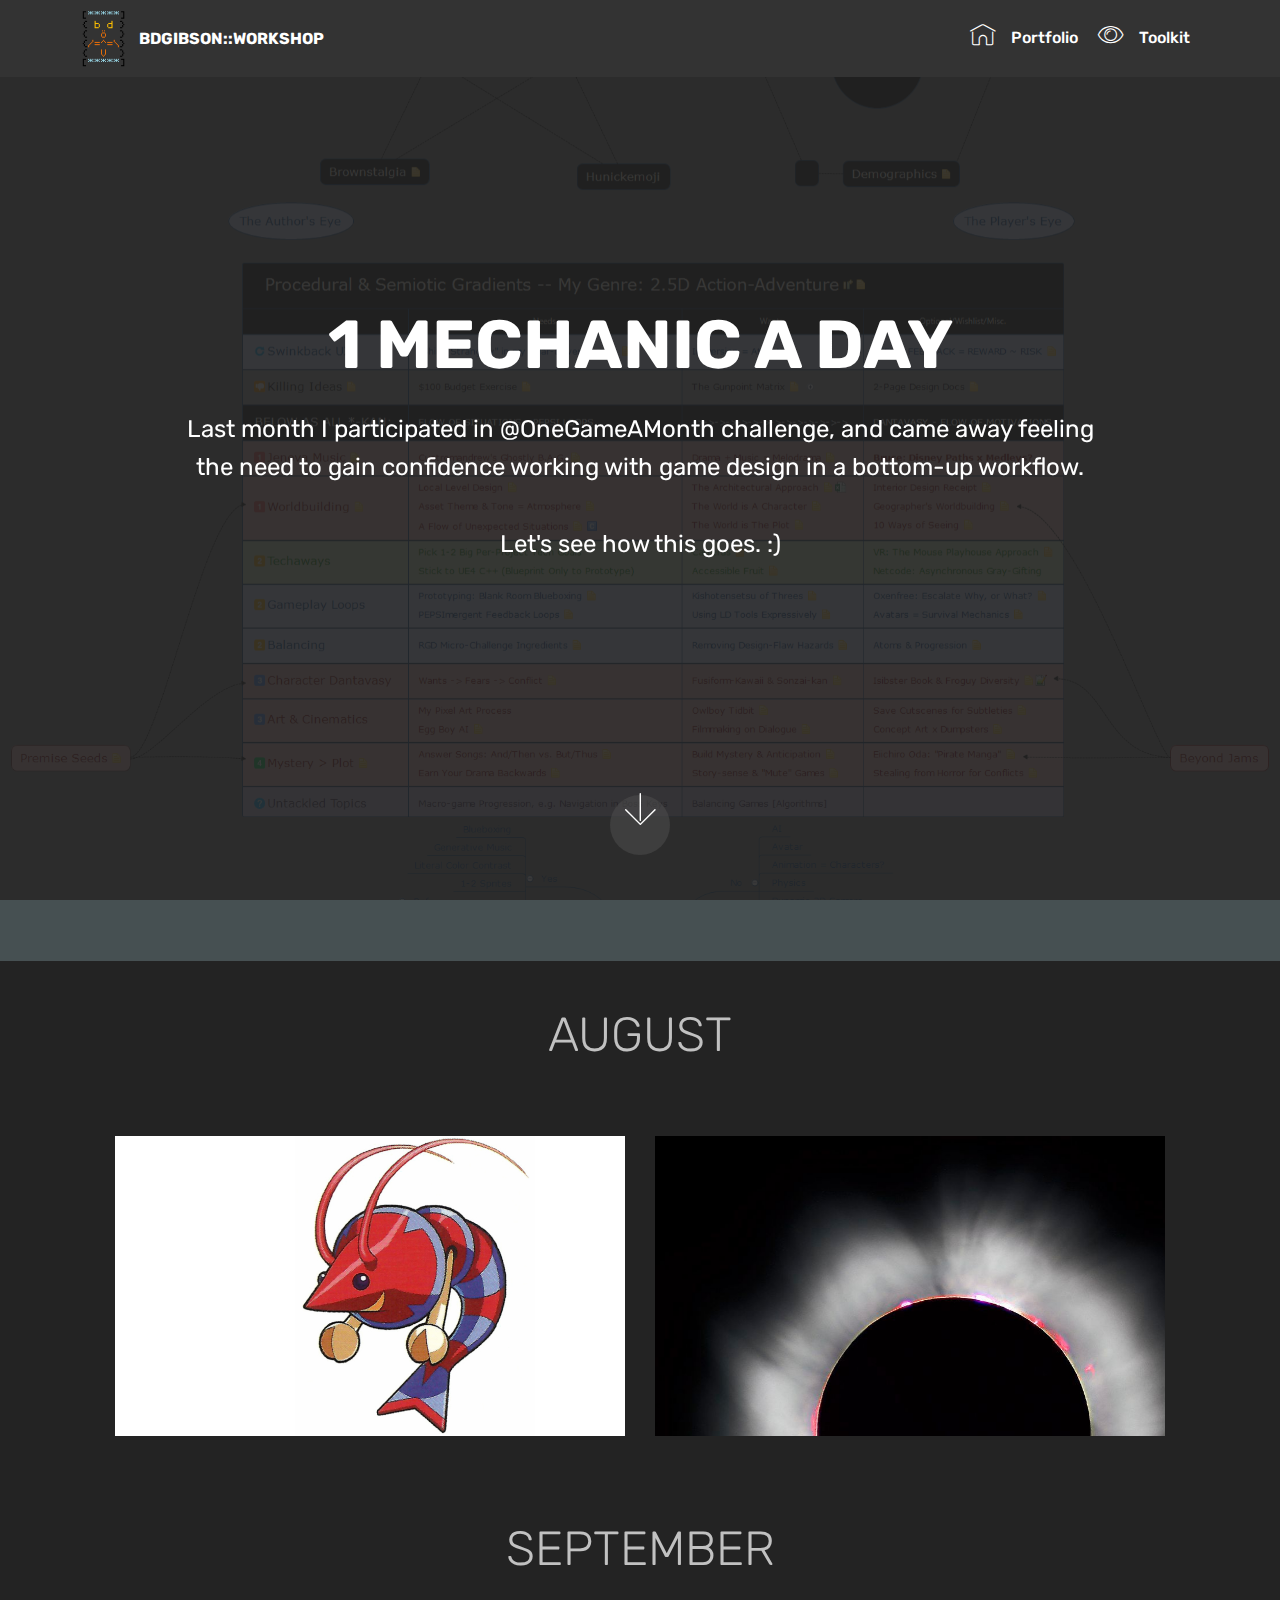
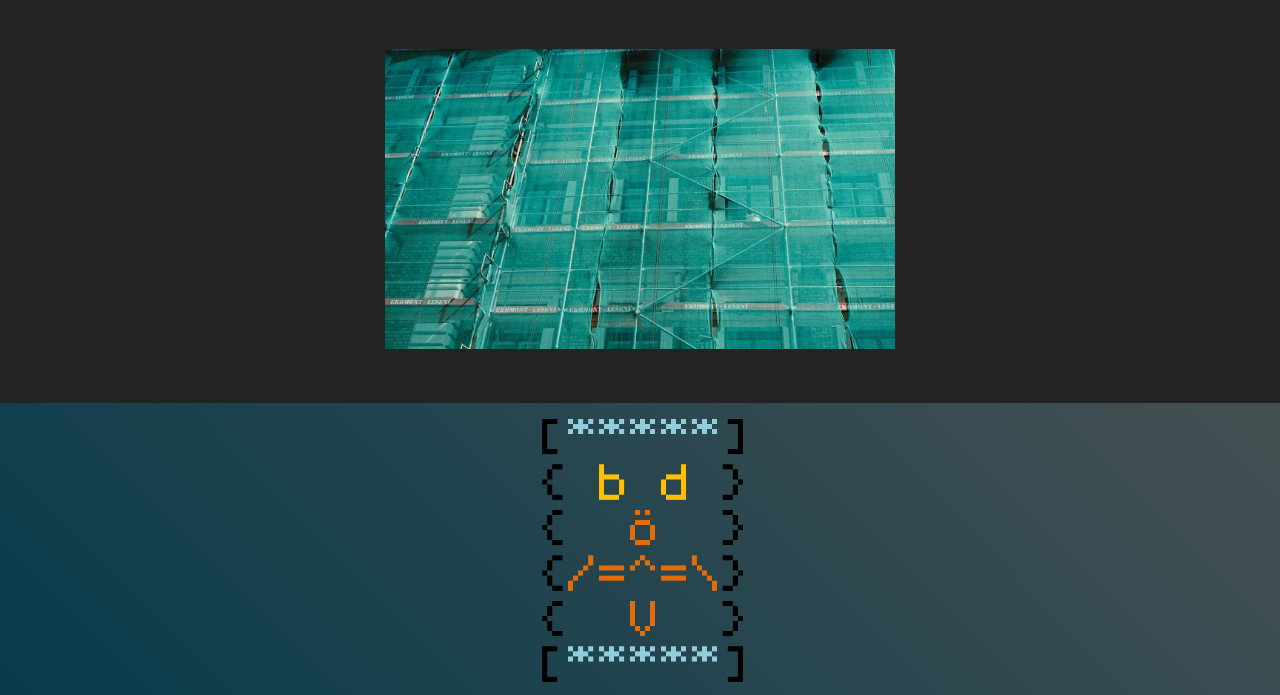
==== commit 77011cc3: "create github pages" ====
--- a/index.html
+++ b/index.html
@@ -14,7 +14,6 @@
   <link rel="stylesheet" href="assets/bootstrap/css/bootstrap.min.css">
   <link rel="stylesheet" href="assets/bootstrap/css/bootstrap-grid.min.css">
   <link rel="stylesheet" href="assets/bootstrap/css/bootstrap-reboot.min.css">
-  <link rel="stylesheet" href="assets/socicon/css/styles.css">
   <link rel="stylesheet" href="assets/dropdown/css/style.css">
   <link rel="stylesheet" href="assets/theme/css/style.css">
   <link rel="stylesheet" href="assets/mobirise/css/mbr-additional.css" type="text/css">
@@ -23,7 +22,7 @@
   
 </head>
 <body>
-<section class="menu cid-qtQkgkZPm9" once="menu" id="menu1-g" data-rv-view="85">
+<section class="menu cid-qtQkgkZPm9" once="menu" id="menu1-g" data-rv-view="274">
 
     
 
@@ -39,11 +38,11 @@
         <div class="menu-logo">
             <div class="navbar-brand">
                 <span class="navbar-logo">
-                    <a href="https://bdgibson.com">
+                    <a href="index.html">
                          <img src="assets/images/fireflylogo-352x462.png" alt="Mobirise" title="" media-simple="true" style="height: 3.8rem;">
                     </a>
                 </span>
-                <span class="navbar-caption-wrap"><a class="navbar-caption text-white display-4" href="https://mobirise.com">BDGIBSON::WORKSHOP</a></span>
+                <span class="navbar-caption-wrap"><a class="navbar-caption text-white display-4" href="index.html">BDGIBSON::WORKSHOP</a></span>
             </div>
         </div>
         <div class="collapse navbar-collapse" id="navbarSupportedContent">
@@ -61,19 +60,19 @@
     </nav>
 </section>
 
-<section class="engine"><a href="https://mobirise.co/m">bootstrap table</a></section><section class="cid-qtQkglJpbh mbr-fullscreen mbr-parallax-background" id="header2-e" data-rv-view="87">
-
-    
-
-    
+<section class="engine"><a href="https://mobirise.co/h">make a website for free</a></section><section class="cid-qtQkglJpbh mbr-fullscreen mbr-parallax-background" id="header2-e" data-rv-view="276">
+
+    
+
+    <div class="mbr-overlay" style="opacity: 0.9; background-color: rgb(35, 35, 35);"></div>
 
     <div class="container align-center">
         <div class="row justify-content-md-center">
             <div class="mbr-white col-md-10">
                 <h1 class="mbr-section-title mbr-bold pb-3 mbr-fonts-style display-1">1 MECHANIC A DAY</h1>
                 
-                <p class="mbr-text pb-3 mbr-fonts-style display-5">Last month I participated in @OneGameAMonth challenge, and came away feeling the need to gain confidence working with game design in a bottom-up workflow.</p>
-                <div class="mbr-section-btn"><a class="btn btn-md btn-white-outline display-4" href="https://mobirise.com">VIEW #1MAD ENTRIES</a></div>
+                <p class="mbr-text pb-3 mbr-fonts-style display-5">Last month I participated in @OneGameAMonth challenge, and came away feeling the need to gain confidence working with game design in a bottom-up workflow.<br><br>Let's see how this goes. :)</p>
+                
             </div>
         </div>
     </div>
@@ -84,7 +83,7 @@
     </div>
 </section>
 
-<section class="mbr-section info1 cid-qtQSLiDMpX" id="info1-j" data-rv-view="90">
+<section class="mbr-section info1 cid-qtQSLiDMpX" id="info1-j" data-rv-view="279">
 
     
 
@@ -102,7 +101,7 @@
     </div>
 </section>
 
-<section class="features15 cid-qtQT9iobA3" id="features15-k" data-rv-view="93">
+<section class="features15 cid-qtQT9iobA3" id="features15-k" data-rv-view="282">
 
     
 
@@ -116,12 +115,12 @@
             <div class="col-12 col-md-6 mb-4">
                 <div class="card flip-card p-5 align-center">
                     <div class="card-front card_cont">
-                        <a href="page1.html"><img src="assets/images/shrimpy-1-1176x588.png" alt="Mobirise" title="" media-simple="true"></a>
+                        <a href="day1.html"><img src="assets/images/shrimpy-1-1176x588.png" alt="Mobirise" title="" media-simple="true"></a>
                     </div>
                     <div class="card_back card_cont">
                         <h4 class="card-title display-5 py-2 mbr-fonts-style">CARTWHEELING COCKTAIL SHRIMP</h4>
                         <p class="mbr-text mbr-fonts-style display-7">
-                            Well, I had to start somewhere. =)</p>
+                            Well, I had to start somewhere!</p>
                     </div>
                 </div>
             </div>
@@ -130,7 +129,7 @@
                 
                 <div class="card flip-card p-5 align-center">
                     <div class="card-front card_cont">
-                        <a href="page2.html"><img src="assets/images/eclipse-1040x1024.jpg" alt="Mobirise" title="" media-simple="true"></a>
+                        <a href="day2.html"><img src="assets/images/eclipse-1040x1024.jpg" alt="Mobirise" title="" media-simple="true"></a>
                     </div>
                     <div class="card_back card_cont">
                         <h4 class="card-title py-2 mbr-fonts-style display-5">SO[L]AR</h4>
@@ -146,25 +145,7 @@
         </div>
 </div></section>
 
-<section class="mbr-section info1 cid-qtQXh9fqGL" id="info1-p" data-rv-view="96">
-
-    
-
-    
-    <div class="container">
-        <div class="row justify-content-center">
-            <div class="media-container-column title col-12 col-lg-7 col-md-6">
-                
-                
-            </div>
-            <div class="media-container-column col-12 col-lg-3 col-md-4">
-                
-            </div>
-        </div>
-    </div>
-</section>
-
-<section class="features15 cid-qtQXjVPEcC" id="features15-q" data-rv-view="99">
+<section class="features15 cid-qtQXjVPEcC" id="features15-q" data-rv-view="285">
 
     
 
@@ -178,7 +159,7 @@
             <div class="col-12 col-md-6 mb-4">
                 <div class="card flip-card p-5 align-center">
                     <div class="card-front card_cont">
-                        <a href="page1.html"><img src="assets/images/mbr-1-1620x1080.jpg" alt="Mobirise" title="" media-simple="true"></a>
+                        <img src="assets/images/mbr-1-1620x1080.jpg" alt="Mobirise" title="" media-simple="true">
                     </div>
                     <div class="card_back card_cont">
                         <h4 class="card-title display-5 py-2 mbr-fonts-style">coming soon</h4>
@@ -195,30 +176,16 @@
         </div>
 </div></section>
 
-<section class="cid-qtQVYq5056" id="footer5-o" data-rv-view="102">
-
-    
-
-    
-
-    <div class="container">
-        <div class="media-container-row">
-            <div class="col-md-3">
-                <div class="media-wrap">
-                    <a href="https://bdgibson.com/">
-                       <img src="assets/images/fireflylogo-352x462.png" alt="Mobirise" title="" media-simple="true">
-                    </a>
-                </div>
-            </div>
-            <div class="col-md-9">
-                <p class="mbr-text align-right links mbr-fonts-style display-7">
-                    <a href="#" class="text-white">ABOUT</a> &nbsp;&nbsp;&nbsp;&nbsp;
-<a href="#" class="text-white">CONTACT</a>
-                </p>
-            </div>
-        </div>
-        
-    </div>
+<section class="cid-qtW0Z4jWWF" id="image1-11" data-rv-view="288">
+
+    
+
+    <figure class="mbr-figure container">
+            <div class="image-block" style="width: 20%;">
+                <a href="#top"><img src="assets/images/fireflylogo-352x462.png" width="1400" alt="Mobirise" title="" media-simple="true"></a>
+                
+            </div>
+    </figure>
 </section>
 
 
@@ -226,10 +193,10 @@
   <script src="assets/popper/popper.min.js"></script>
   <script src="assets/tether/tether.min.js"></script>
   <script src="assets/bootstrap/js/bootstrap.min.js"></script>
+  <script src="assets/smooth-scroll/smooth-scroll.js"></script>
   <script src="assets/dropdown/js/script.min.js"></script>
   <script src="assets/touch-swipe/jquery.touch-swipe.min.js"></script>
   <script src="assets/jarallax/jarallax.min.js"></script>
-  <script src="assets/smooth-scroll/smooth-scroll.js"></script>
   <script src="assets/theme/js/script.js"></script>
   
   
--- a/assets/mobirise/css/mbr-additional.css
+++ b/assets/mobirise/css/mbr-additional.css
@@ -1714,7 +1714,7 @@
   }
 }
 .cid-qtQkglJpbh {
-  background-image: url("../../../assets/images/jumbotron.jpg");
+  background-image: url("../../../assets/images/mymindseyes-1844x1621.png");
 }
 .cid-qtQSLiDMpX {
   padding-top: 30px;
@@ -1728,8 +1728,8 @@
   margin: 0 0 .5rem 0;
 }
 .cid-qtQT9iobA3 {
-  padding-top: 90px;
-  padding-bottom: 90px;
+  padding-top: 45px;
+  padding-bottom: 30px;
   background-color: #232323;
 }
 .cid-qtQT9iobA3 .mbr-section-subtitle {
@@ -1820,20 +1820,9 @@
 .cid-qtQT9iobA3 .mbr-section-title {
   color: #c1c1c1;
 }
-.cid-qtQXh9fqGL {
+.cid-qtQXjVPEcC {
   padding-top: 30px;
   padding-bottom: 30px;
-  background-color: #465052;
-}
-.cid-qtQXh9fqGL .mbr-section-subtitle {
-  color: #767676;
-}
-.cid-qtQXh9fqGL .btn {
-  margin: 0 0 .5rem 0;
-}
-.cid-qtQXjVPEcC {
-  padding-top: 90px;
-  padding-bottom: 90px;
   background-color: #232323;
 }
 .cid-qtQXjVPEcC .mbr-section-subtitle {
@@ -1924,67 +1913,26 @@
 .cid-qtQXjVPEcC .mbr-section-title {
   color: #c1c1c1;
 }
-.cid-qtQVYq5056 {
-  padding-top: 45px;
-  padding-bottom: 45px;
-  background-color: #465052;
-}
-@media (max-width: 767px) {
-  .cid-qtQVYq5056 .media-wrap {
-    margin-bottom: 1rem;
-    text-align: center;
-  }
-}
-.cid-qtQVYq5056 .media-wrap .mbr-iconfont-logo {
-  font-size: 7rem;
-  color: #f36;
-}
-.cid-qtQVYq5056 .media-wrap img {
-  height: 6rem;
-}
-.cid-qtQVYq5056 .mbr-text {
-  color: #767676;
-}
-@media (max-width: 767px) {
-  .cid-qtQVYq5056 .footer-lower .copyright {
-    margin-bottom: 1rem;
-    text-align: center;
-  }
-}
-.cid-qtQVYq5056 .footer-lower hr {
-  margin: 1rem 0;
-  border-color: #000;
-  opacity: .05;
-}
-.cid-qtQVYq5056 .footer-lower .social-list {
-  padding-left: 0;
-  margin-bottom: 0;
-  list-style: none;
-  display: flex;
-  flex-wrap: wrap;
-  justify-content: flex-end;
-  -webkit-justify-content: flex-end;
-}
-.cid-qtQVYq5056 .footer-lower .social-list .mbr-iconfont-social {
-  font-size: 1.3rem;
-  color: #232323;
-}
-.cid-qtQVYq5056 .footer-lower .social-list .soc-item {
-  margin: 0 .5rem;
-}
-.cid-qtQVYq5056 .footer-lower .social-list a {
-  margin: 0;
-  opacity: .5;
-  -webkit-transition: .2s linear;
-  transition: .2s linear;
-}
-.cid-qtQVYq5056 .footer-lower .social-list a:hover {
-  opacity: 1;
-}
-@media (max-width: 767px) {
-  .cid-qtQVYq5056 .footer-lower .social-list {
-    justify-content: center;
-    -webkit-justify-content: center;
+.cid-qtW0Z4jWWF {
+  padding-top: 0px;
+  padding-bottom: 0px;
+  background: #073b4c;
+  background: linear-gradient(45deg, #073b4c, #465052);
+}
+.cid-qtW0Z4jWWF .image-block {
+  margin: auto;
+}
+.cid-qtW0Z4jWWF figcaption {
+  position: relative;
+}
+.cid-qtW0Z4jWWF figcaption div {
+  position: absolute;
+  bottom: 0;
+  width: 100%;
+}
+@media (max-width: 768px) {
+  .cid-qtW0Z4jWWF .image-block {
+    width: 100% !important;
   }
 }
 .cid-qtQkgkZPm9 .navbar {
